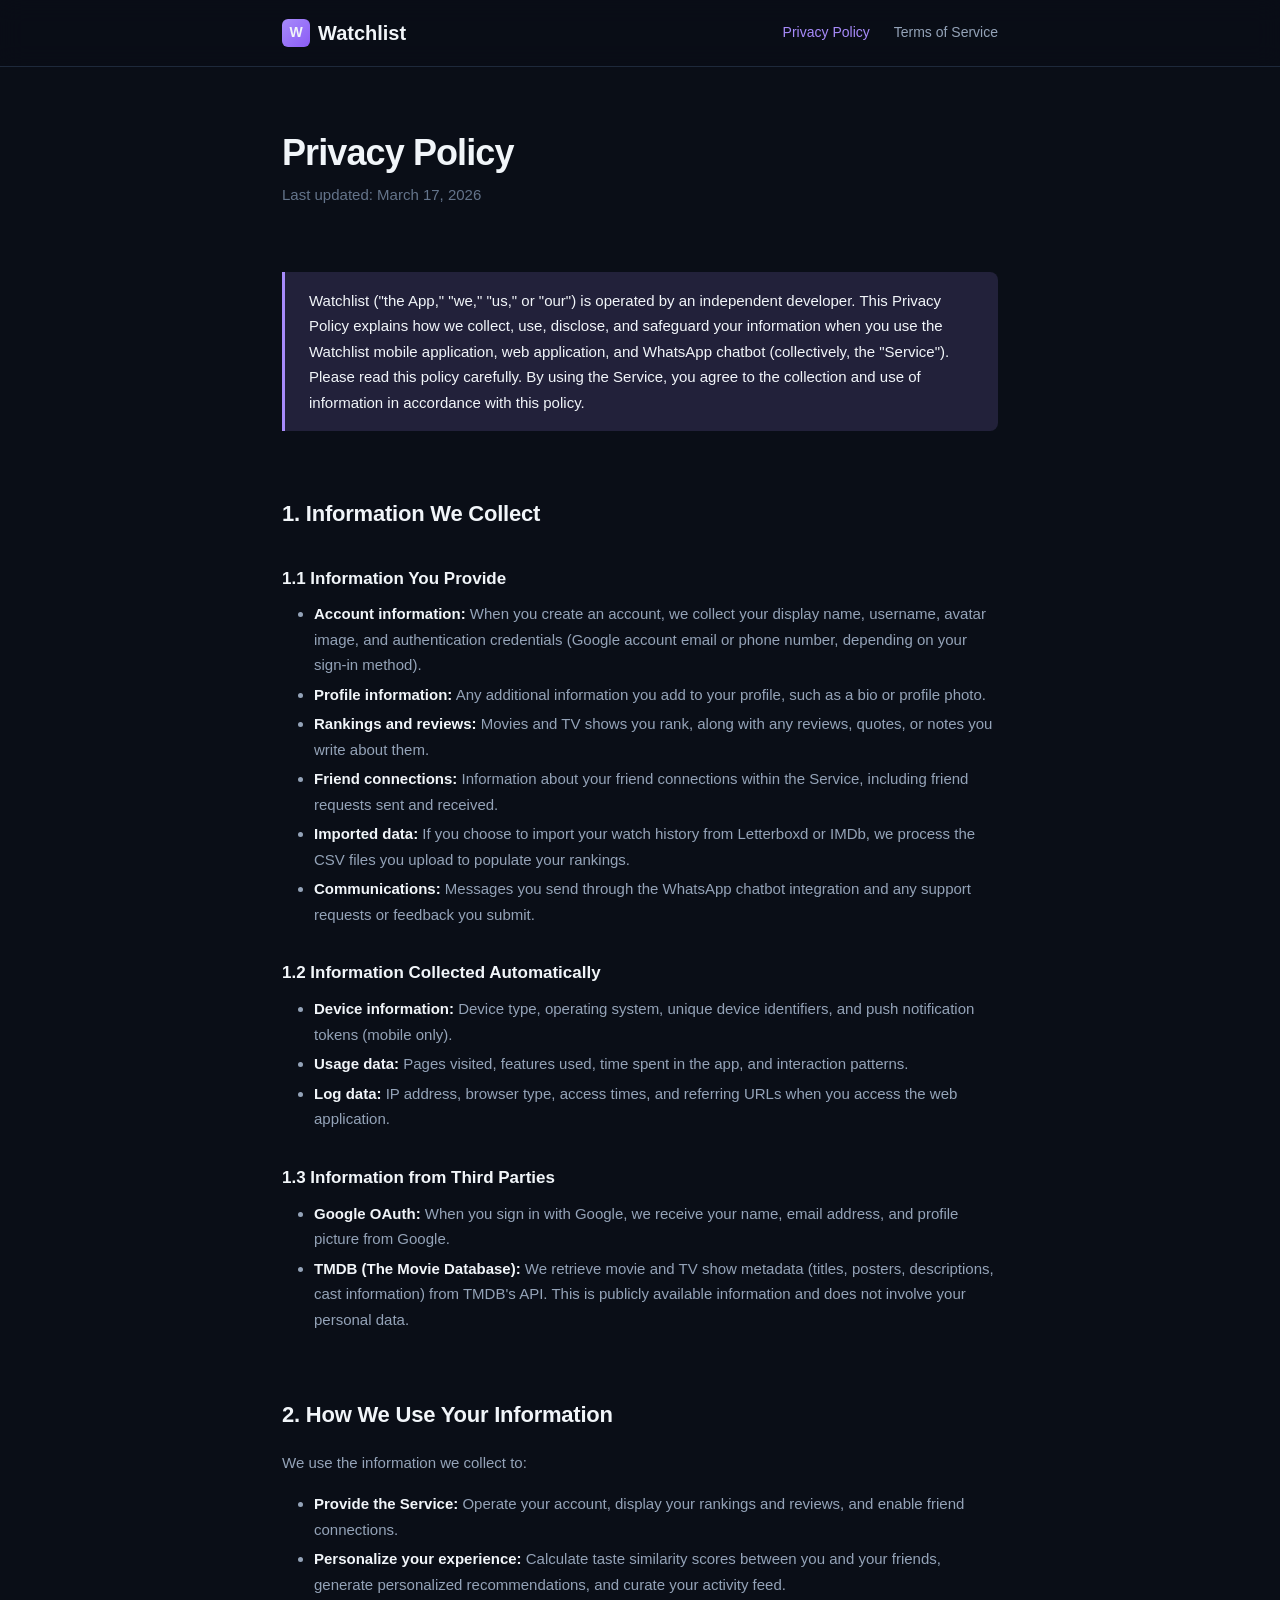
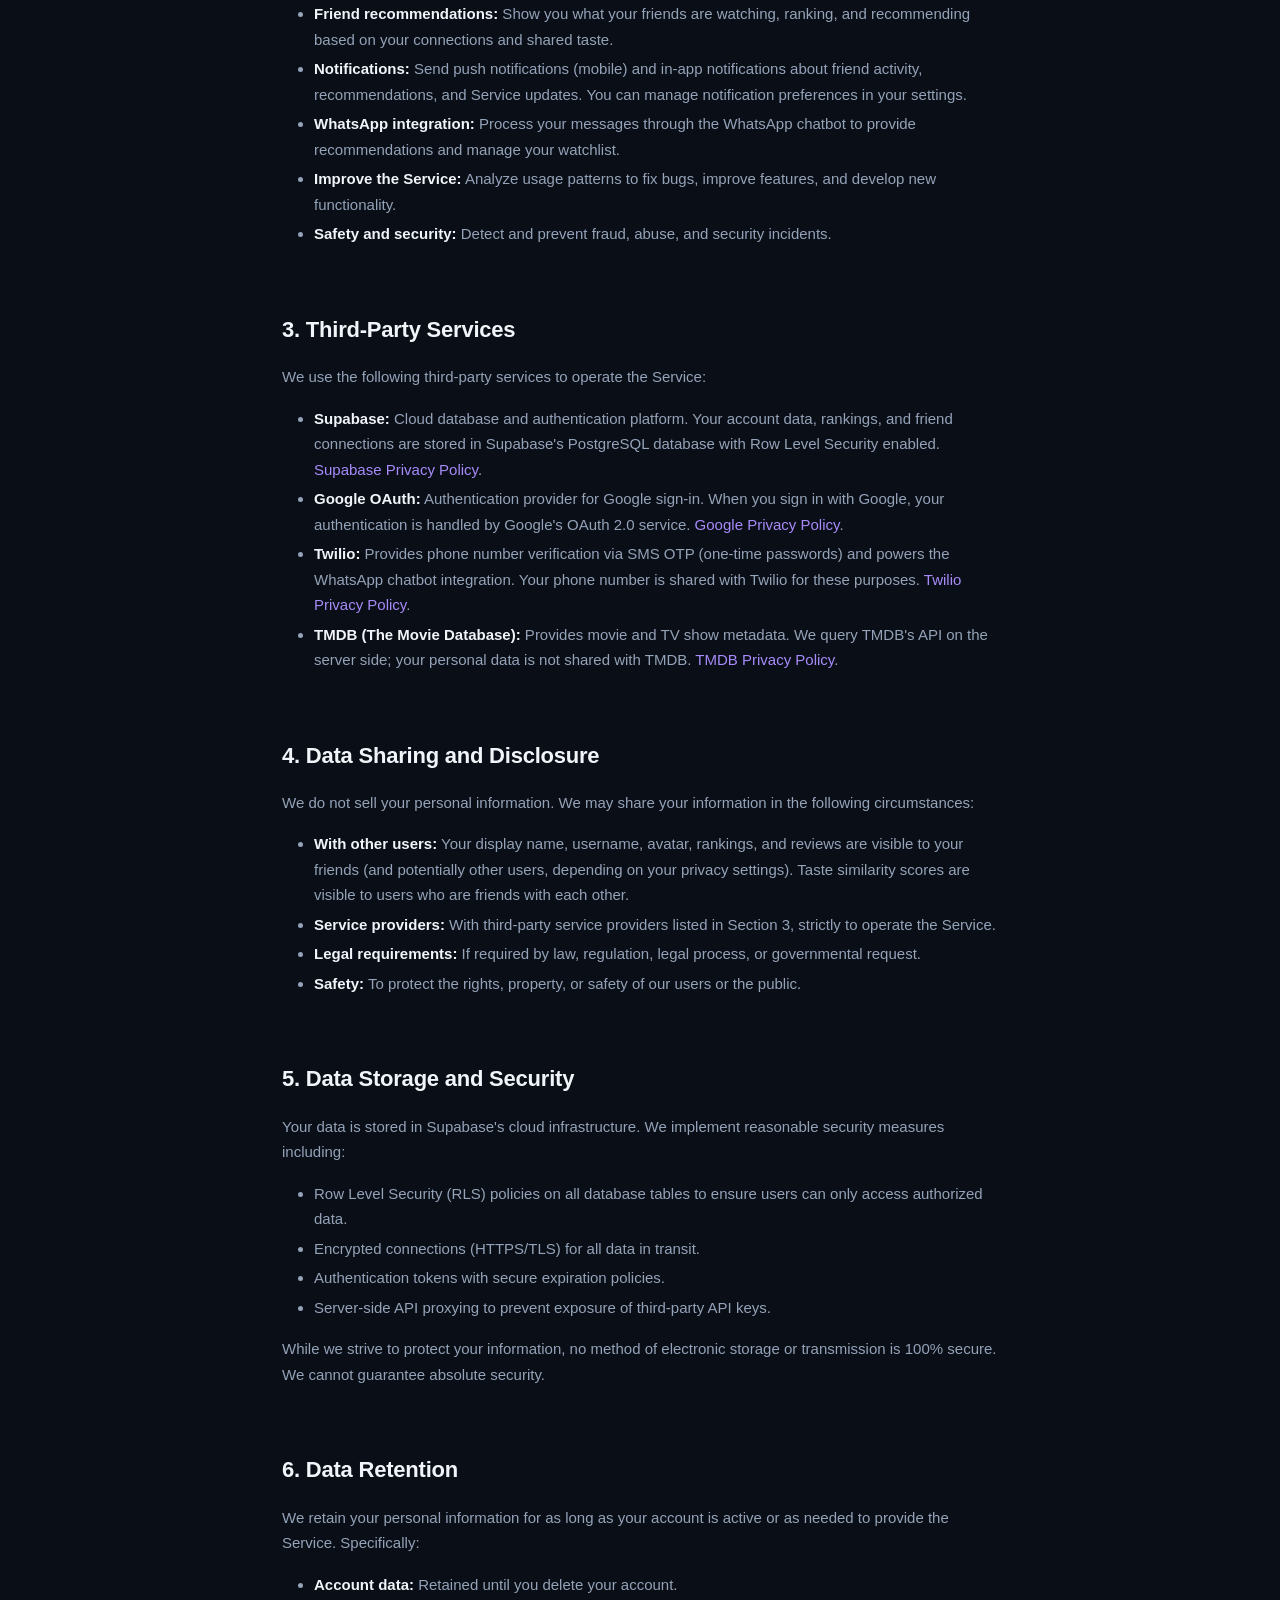
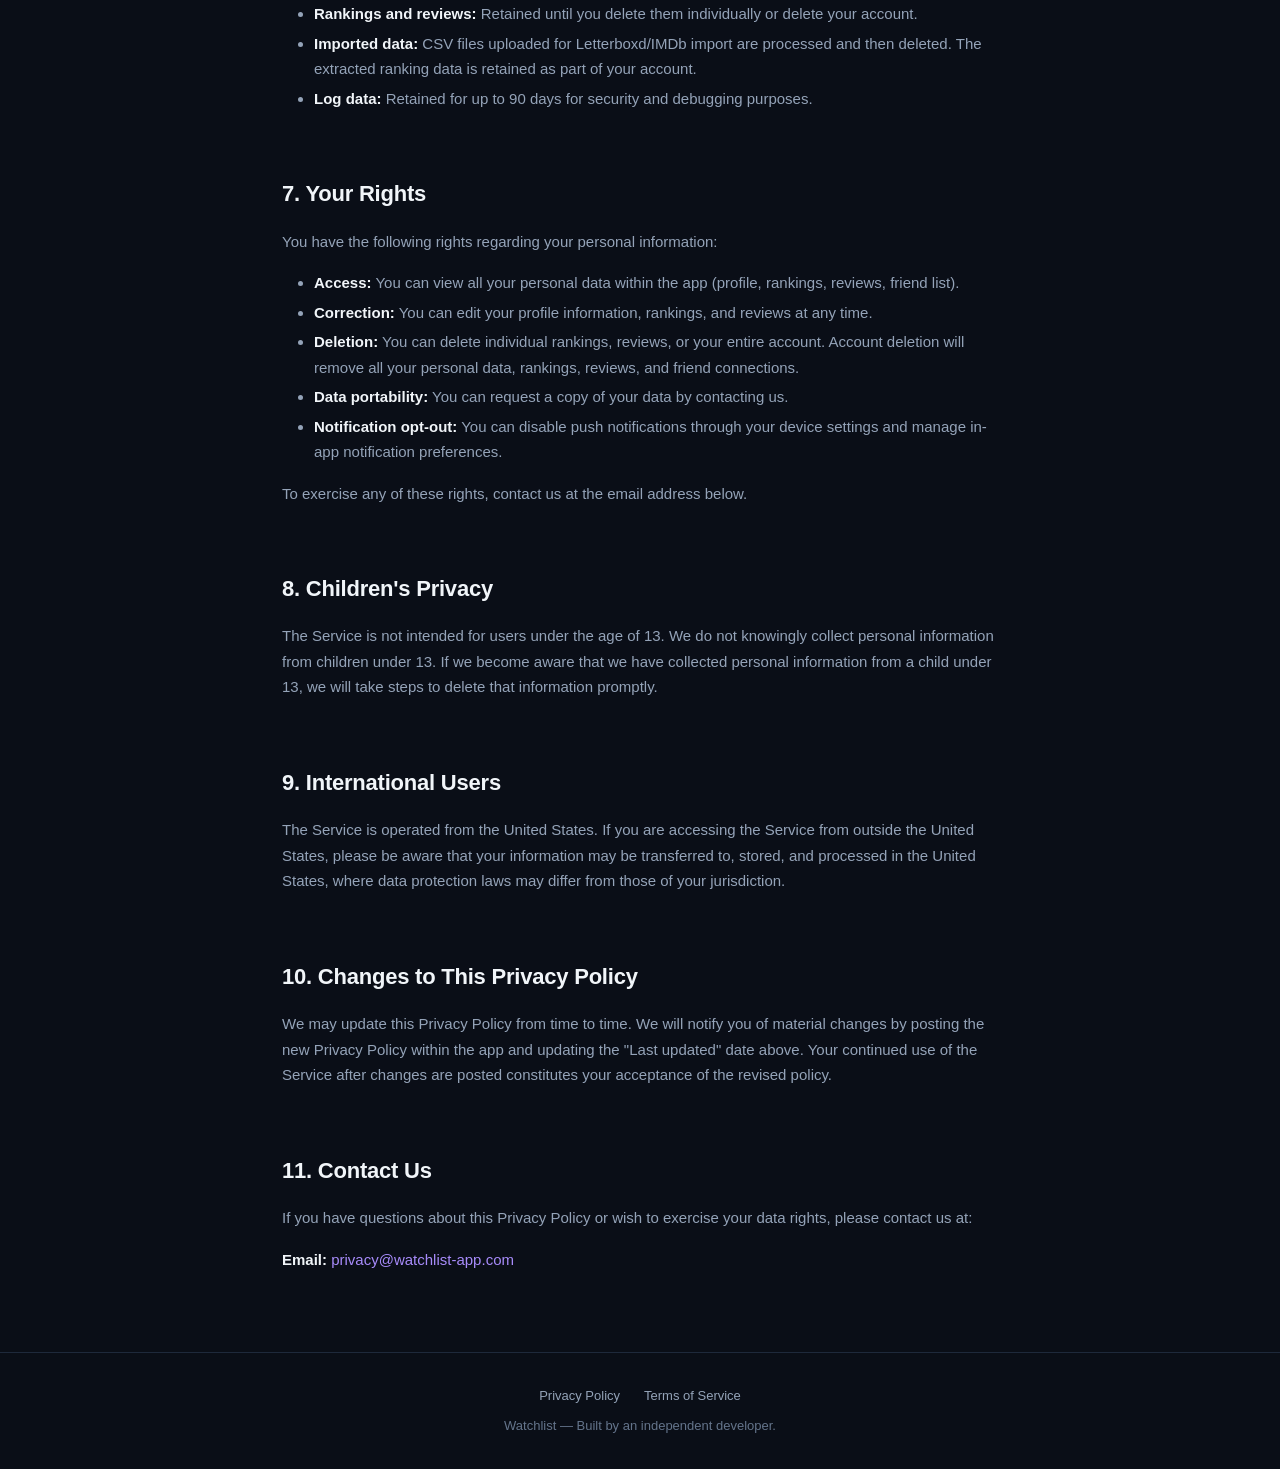
==== privacy-policy.html @ 283d9ddd "Initial commit: Privacy Policy and Terms of Service for Watchlist" ====
<!DOCTYPE html>
<html lang="en">
<head>
  <meta charset="UTF-8">
  <meta name="viewport" content="width=device-width, initial-scale=1.0">
  <title>Privacy Policy — Watchlist</title>
  <meta name="description" content="Privacy Policy for Watchlist. Learn how we collect, use, and protect your personal information.">
  <link rel="stylesheet" href="style.css">
  <link rel="icon" href="data:image/svg+xml,<svg xmlns='http://www.w3.org/2000/svg' viewBox='0 0 100 100'><text y='.9em' font-size='90'>🎬</text></svg>">
</head>
<body>
  <header class="site-header" role="banner">
    <div class="header-inner">
      <a href="/" class="logo" aria-label="Watchlist home">
        <span class="logo-icon" aria-hidden="true">W</span>
        Watchlist
      </a>
      <nav class="header-nav" aria-label="Legal pages">
        <a href="privacy-policy.html" class="active" aria-current="page">Privacy Policy</a>
        <a href="terms-of-service.html">Terms of Service</a>
      </nav>
    </div>
  </header>

  <main class="content">
    <h1 class="page-title">Privacy Policy</h1>
    <p class="page-subtitle">Last updated: March 17, 2026</p>

    <article class="legal-content">

      <div class="highlight-box">
        <p>Watchlist ("the App," "we," "us," or "our") is operated by an independent developer. This Privacy Policy explains how we collect, use, disclose, and safeguard your information when you use the Watchlist mobile application, web application, and WhatsApp chatbot (collectively, the "Service"). Please read this policy carefully. By using the Service, you agree to the collection and use of information in accordance with this policy.</p>
      </div>

      <h2 id="information-we-collect">1. Information We Collect</h2>

      <h3>1.1 Information You Provide</h3>
      <ul>
        <li><strong>Account information:</strong> When you create an account, we collect your display name, username, avatar image, and authentication credentials (Google account email or phone number, depending on your sign-in method).</li>
        <li><strong>Profile information:</strong> Any additional information you add to your profile, such as a bio or profile photo.</li>
        <li><strong>Rankings and reviews:</strong> Movies and TV shows you rank, along with any reviews, quotes, or notes you write about them.</li>
        <li><strong>Friend connections:</strong> Information about your friend connections within the Service, including friend requests sent and received.</li>
        <li><strong>Imported data:</strong> If you choose to import your watch history from Letterboxd or IMDb, we process the CSV files you upload to populate your rankings.</li>
        <li><strong>Communications:</strong> Messages you send through the WhatsApp chatbot integration and any support requests or feedback you submit.</li>
      </ul>

      <h3>1.2 Information Collected Automatically</h3>
      <ul>
        <li><strong>Device information:</strong> Device type, operating system, unique device identifiers, and push notification tokens (mobile only).</li>
        <li><strong>Usage data:</strong> Pages visited, features used, time spent in the app, and interaction patterns.</li>
        <li><strong>Log data:</strong> IP address, browser type, access times, and referring URLs when you access the web application.</li>
      </ul>

      <h3>1.3 Information from Third Parties</h3>
      <ul>
        <li><strong>Google OAuth:</strong> When you sign in with Google, we receive your name, email address, and profile picture from Google.</li>
        <li><strong>TMDB (The Movie Database):</strong> We retrieve movie and TV show metadata (titles, posters, descriptions, cast information) from TMDB's API. This is publicly available information and does not involve your personal data.</li>
      </ul>

      <h2 id="how-we-use">2. How We Use Your Information</h2>
      <p>We use the information we collect to:</p>
      <ul>
        <li><strong>Provide the Service:</strong> Operate your account, display your rankings and reviews, and enable friend connections.</li>
        <li><strong>Personalize your experience:</strong> Calculate taste similarity scores between you and your friends, generate personalized recommendations, and curate your activity feed.</li>
        <li><strong>Friend recommendations:</strong> Show you what your friends are watching, ranking, and recommending based on your connections and shared taste.</li>
        <li><strong>Notifications:</strong> Send push notifications (mobile) and in-app notifications about friend activity, recommendations, and Service updates. You can manage notification preferences in your settings.</li>
        <li><strong>WhatsApp integration:</strong> Process your messages through the WhatsApp chatbot to provide recommendations and manage your watchlist.</li>
        <li><strong>Improve the Service:</strong> Analyze usage patterns to fix bugs, improve features, and develop new functionality.</li>
        <li><strong>Safety and security:</strong> Detect and prevent fraud, abuse, and security incidents.</li>
      </ul>

      <h2 id="third-party-services">3. Third-Party Services</h2>
      <p>We use the following third-party services to operate the Service:</p>
      <ul>
        <li><strong>Supabase:</strong> Cloud database and authentication platform. Your account data, rankings, and friend connections are stored in Supabase's PostgreSQL database with Row Level Security enabled. <a href="https://supabase.com/privacy" rel="noopener noreferrer" target="_blank">Supabase Privacy Policy</a>.</li>
        <li><strong>Google OAuth:</strong> Authentication provider for Google sign-in. When you sign in with Google, your authentication is handled by Google's OAuth 2.0 service. <a href="https://policies.google.com/privacy" rel="noopener noreferrer" target="_blank">Google Privacy Policy</a>.</li>
        <li><strong>Twilio:</strong> Provides phone number verification via SMS OTP (one-time passwords) and powers the WhatsApp chatbot integration. Your phone number is shared with Twilio for these purposes. <a href="https://www.twilio.com/legal/privacy" rel="noopener noreferrer" target="_blank">Twilio Privacy Policy</a>.</li>
        <li><strong>TMDB (The Movie Database):</strong> Provides movie and TV show metadata. We query TMDB's API on the server side; your personal data is not shared with TMDB. <a href="https://www.themoviedb.org/privacy-policy" rel="noopener noreferrer" target="_blank">TMDB Privacy Policy</a>.</li>
      </ul>

      <h2 id="data-sharing">4. Data Sharing and Disclosure</h2>
      <p>We do not sell your personal information. We may share your information in the following circumstances:</p>
      <ul>
        <li><strong>With other users:</strong> Your display name, username, avatar, rankings, and reviews are visible to your friends (and potentially other users, depending on your privacy settings). Taste similarity scores are visible to users who are friends with each other.</li>
        <li><strong>Service providers:</strong> With third-party service providers listed in Section 3, strictly to operate the Service.</li>
        <li><strong>Legal requirements:</strong> If required by law, regulation, legal process, or governmental request.</li>
        <li><strong>Safety:</strong> To protect the rights, property, or safety of our users or the public.</li>
      </ul>

      <h2 id="data-storage">5. Data Storage and Security</h2>
      <p>Your data is stored in Supabase's cloud infrastructure. We implement reasonable security measures including:</p>
      <ul>
        <li>Row Level Security (RLS) policies on all database tables to ensure users can only access authorized data.</li>
        <li>Encrypted connections (HTTPS/TLS) for all data in transit.</li>
        <li>Authentication tokens with secure expiration policies.</li>
        <li>Server-side API proxying to prevent exposure of third-party API keys.</li>
      </ul>
      <p>While we strive to protect your information, no method of electronic storage or transmission is 100% secure. We cannot guarantee absolute security.</p>

      <h2 id="data-retention">6. Data Retention</h2>
      <p>We retain your personal information for as long as your account is active or as needed to provide the Service. Specifically:</p>
      <ul>
        <li><strong>Account data:</strong> Retained until you delete your account.</li>
        <li><strong>Rankings and reviews:</strong> Retained until you delete them individually or delete your account.</li>
        <li><strong>Imported data:</strong> CSV files uploaded for Letterboxd/IMDb import are processed and then deleted. The extracted ranking data is retained as part of your account.</li>
        <li><strong>Log data:</strong> Retained for up to 90 days for security and debugging purposes.</li>
      </ul>

      <h2 id="your-rights">7. Your Rights</h2>
      <p>You have the following rights regarding your personal information:</p>
      <ul>
        <li><strong>Access:</strong> You can view all your personal data within the app (profile, rankings, reviews, friend list).</li>
        <li><strong>Correction:</strong> You can edit your profile information, rankings, and reviews at any time.</li>
        <li><strong>Deletion:</strong> You can delete individual rankings, reviews, or your entire account. Account deletion will remove all your personal data, rankings, reviews, and friend connections.</li>
        <li><strong>Data portability:</strong> You can request a copy of your data by contacting us.</li>
        <li><strong>Notification opt-out:</strong> You can disable push notifications through your device settings and manage in-app notification preferences.</li>
      </ul>
      <p>To exercise any of these rights, contact us at the email address below.</p>

      <h2 id="childrens-privacy">8. Children's Privacy</h2>
      <p>The Service is not intended for users under the age of 13. We do not knowingly collect personal information from children under 13. If we become aware that we have collected personal information from a child under 13, we will take steps to delete that information promptly.</p>

      <h2 id="international-users">9. International Users</h2>
      <p>The Service is operated from the United States. If you are accessing the Service from outside the United States, please be aware that your information may be transferred to, stored, and processed in the United States, where data protection laws may differ from those of your jurisdiction.</p>

      <h2 id="changes">10. Changes to This Privacy Policy</h2>
      <p>We may update this Privacy Policy from time to time. We will notify you of material changes by posting the new Privacy Policy within the app and updating the "Last updated" date above. Your continued use of the Service after changes are posted constitutes your acceptance of the revised policy.</p>

      <h2 id="contact">11. Contact Us</h2>
      <p>If you have questions about this Privacy Policy or wish to exercise your data rights, please contact us at:</p>
      <p><strong>Email:</strong> <a href="mailto:privacy@watchlist-app.com">privacy@watchlist-app.com</a></p>

    </article>
  </main>

  <footer class="site-footer" role="contentinfo">
    <div class="footer-inner">
      <nav class="footer-links" aria-label="Footer navigation">
        <a href="privacy-policy.html" aria-current="page">Privacy Policy</a>
        <a href="terms-of-service.html">Terms of Service</a>
      </nav>
      <p>Watchlist &mdash; Built by an independent developer.</p>
    </div>
  </footer>
</body>
</html>
---- style.css ----
/* Watchlist Legal — Midnight Cinema Theme */

*,
*::before,
*::after {
  box-sizing: border-box;
  margin: 0;
  padding: 0;
}

:root {
  --bg-primary: #0A0E17;
  --bg-secondary: #111827;
  --bg-card: #1F2937;
  --accent: #A78BFA;
  --accent-dim: rgba(167, 139, 250, 0.15);
  --text-primary: #F1F5F9;
  --text-secondary: #94A3B8;
  --text-muted: #64748B;
  --border: #1E293B;
  --font-sans: -apple-system, BlinkMacSystemFont, 'Segoe UI', Roboto, 'Helvetica Neue', Arial, sans-serif;
  --font-mono: 'SF Mono', 'Fira Code', 'Fira Mono', Menlo, Consolas, monospace;
  --max-width: 780px;
  --spacing-xs: 0.25rem;
  --spacing-sm: 0.5rem;
  --spacing-md: 1rem;
  --spacing-lg: 1.5rem;
  --spacing-xl: 2rem;
  --spacing-2xl: 3rem;
  --spacing-3xl: 4rem;
}

html {
  font-size: 16px;
  scroll-behavior: smooth;
  -webkit-font-smoothing: antialiased;
  -moz-osx-font-smoothing: grayscale;
}

body {
  font-family: var(--font-sans);
  background-color: var(--bg-primary);
  color: var(--text-primary);
  line-height: 1.7;
  min-height: 100vh;
  display: flex;
  flex-direction: column;
}

a {
  color: var(--accent);
  text-decoration: none;
  transition: opacity 0.2s ease;
}

a:hover {
  opacity: 0.8;
  text-decoration: underline;
}

a:focus-visible {
  outline: 2px solid var(--accent);
  outline-offset: 2px;
  border-radius: 2px;
}

/* ── Header ────────────────────────────────────────────── */

.site-header {
  border-bottom: 1px solid var(--border);
  background-color: rgba(10, 14, 23, 0.85);
  backdrop-filter: blur(12px);
  -webkit-backdrop-filter: blur(12px);
  position: sticky;
  top: 0;
  z-index: 100;
}

.header-inner {
  max-width: var(--max-width);
  margin: 0 auto;
  padding: var(--spacing-md) var(--spacing-xl);
  display: flex;
  align-items: center;
  justify-content: space-between;
}

.logo {
  display: flex;
  align-items: center;
  gap: var(--spacing-sm);
  font-size: 1.25rem;
  font-weight: 700;
  color: var(--text-primary);
  text-decoration: none;
}

.logo:hover {
  text-decoration: none;
  opacity: 1;
}

.logo-icon {
  width: 28px;
  height: 28px;
  background: linear-gradient(135deg, var(--accent), #8B5CF6);
  border-radius: 6px;
  display: flex;
  align-items: center;
  justify-content: center;
  font-size: 14px;
}

.header-nav {
  display: flex;
  gap: var(--spacing-lg);
}

.header-nav a {
  color: var(--text-secondary);
  font-size: 0.875rem;
  font-weight: 500;
  transition: color 0.2s ease;
}

.header-nav a:hover {
  color: var(--text-primary);
  text-decoration: none;
}

.header-nav a.active {
  color: var(--accent);
}

/* ── Main Content ──────────────────────────────────────── */

.content {
  flex: 1;
  max-width: var(--max-width);
  margin: 0 auto;
  padding: var(--spacing-3xl) var(--spacing-xl);
  width: 100%;
}

.page-title {
  font-size: 2.25rem;
  font-weight: 800;
  letter-spacing: -0.025em;
  line-height: 1.2;
  margin-bottom: var(--spacing-sm);
}

.page-subtitle {
  color: var(--text-muted);
  font-size: 0.9375rem;
  margin-bottom: var(--spacing-3xl);
}

/* ── Legal Content ─────────────────────────────────────── */

.legal-content h2 {
  font-size: 1.375rem;
  font-weight: 700;
  margin-top: var(--spacing-3xl);
  margin-bottom: var(--spacing-md);
  color: var(--text-primary);
  letter-spacing: -0.01em;
}

.legal-content h2:first-child {
  margin-top: 0;
}

.legal-content h3 {
  font-size: 1.0625rem;
  font-weight: 600;
  margin-top: var(--spacing-xl);
  margin-bottom: var(--spacing-sm);
  color: var(--text-primary);
}

.legal-content p {
  color: var(--text-secondary);
  margin-bottom: var(--spacing-md);
  font-size: 0.9375rem;
}

.legal-content ul,
.legal-content ol {
  color: var(--text-secondary);
  margin-bottom: var(--spacing-md);
  padding-left: var(--spacing-xl);
  font-size: 0.9375rem;
}

.legal-content li {
  margin-bottom: var(--spacing-xs);
}

.legal-content strong {
  color: var(--text-primary);
  font-weight: 600;
}

.legal-content .highlight-box {
  background-color: var(--accent-dim);
  border-left: 3px solid var(--accent);
  padding: var(--spacing-md) var(--spacing-lg);
  border-radius: 0 8px 8px 0;
  margin: var(--spacing-xl) 0;
}

.legal-content .highlight-box p {
  color: var(--text-primary);
  margin-bottom: 0;
}

/* ── Index Page ────────────────────────────────────────── */

.index-hero {
  text-align: center;
  padding: var(--spacing-3xl) 0;
}

.index-hero .page-title {
  font-size: 2.75rem;
}

.index-hero .page-subtitle {
  font-size: 1.0625rem;
  max-width: 500px;
  margin-left: auto;
  margin-right: auto;
}

.card-grid {
  display: grid;
  grid-template-columns: repeat(auto-fit, minmax(300px, 1fr));
  gap: var(--spacing-lg);
  margin-top: var(--spacing-2xl);
}

.card {
  background-color: var(--bg-secondary);
  border: 1px solid var(--border);
  border-radius: 12px;
  padding: var(--spacing-xl);
  transition: border-color 0.2s ease, transform 0.2s ease;
  text-decoration: none;
  display: block;
}

.card:hover {
  border-color: var(--accent);
  transform: translateY(-2px);
  text-decoration: none;
  opacity: 1;
}

.card:focus-visible {
  outline: 2px solid var(--accent);
  outline-offset: 2px;
}

.card-icon {
  font-size: 1.75rem;
  margin-bottom: var(--spacing-md);
}

.card h2 {
  font-size: 1.25rem;
  font-weight: 700;
  color: var(--text-primary);
  margin-bottom: var(--spacing-sm);
}

.card p {
  color: var(--text-secondary);
  font-size: 0.875rem;
  line-height: 1.6;
}

/* ── Footer ────────────────────────────────────────────── */

.site-footer {
  border-top: 1px solid var(--border);
  padding: var(--spacing-xl);
  text-align: center;
}

.footer-inner {
  max-width: var(--max-width);
  margin: 0 auto;
  color: var(--text-muted);
  font-size: 0.8125rem;
}

.footer-inner a {
  color: var(--text-secondary);
}

.footer-links {
  display: flex;
  justify-content: center;
  gap: var(--spacing-lg);
  margin-bottom: var(--spacing-sm);
}

/* ── Responsive ────────────────────────────────────────── */

@media (max-width: 640px) {
  .content {
    padding: var(--spacing-xl) var(--spacing-md);
  }

  .header-inner {
    padding: var(--spacing-md);
  }

  .page-title {
    font-size: 1.75rem;
  }

  .index-hero .page-title {
    font-size: 2rem;
  }

  .legal-content h2 {
    font-size: 1.25rem;
  }

  .card-grid {
    grid-template-columns: 1fr;
  }
}
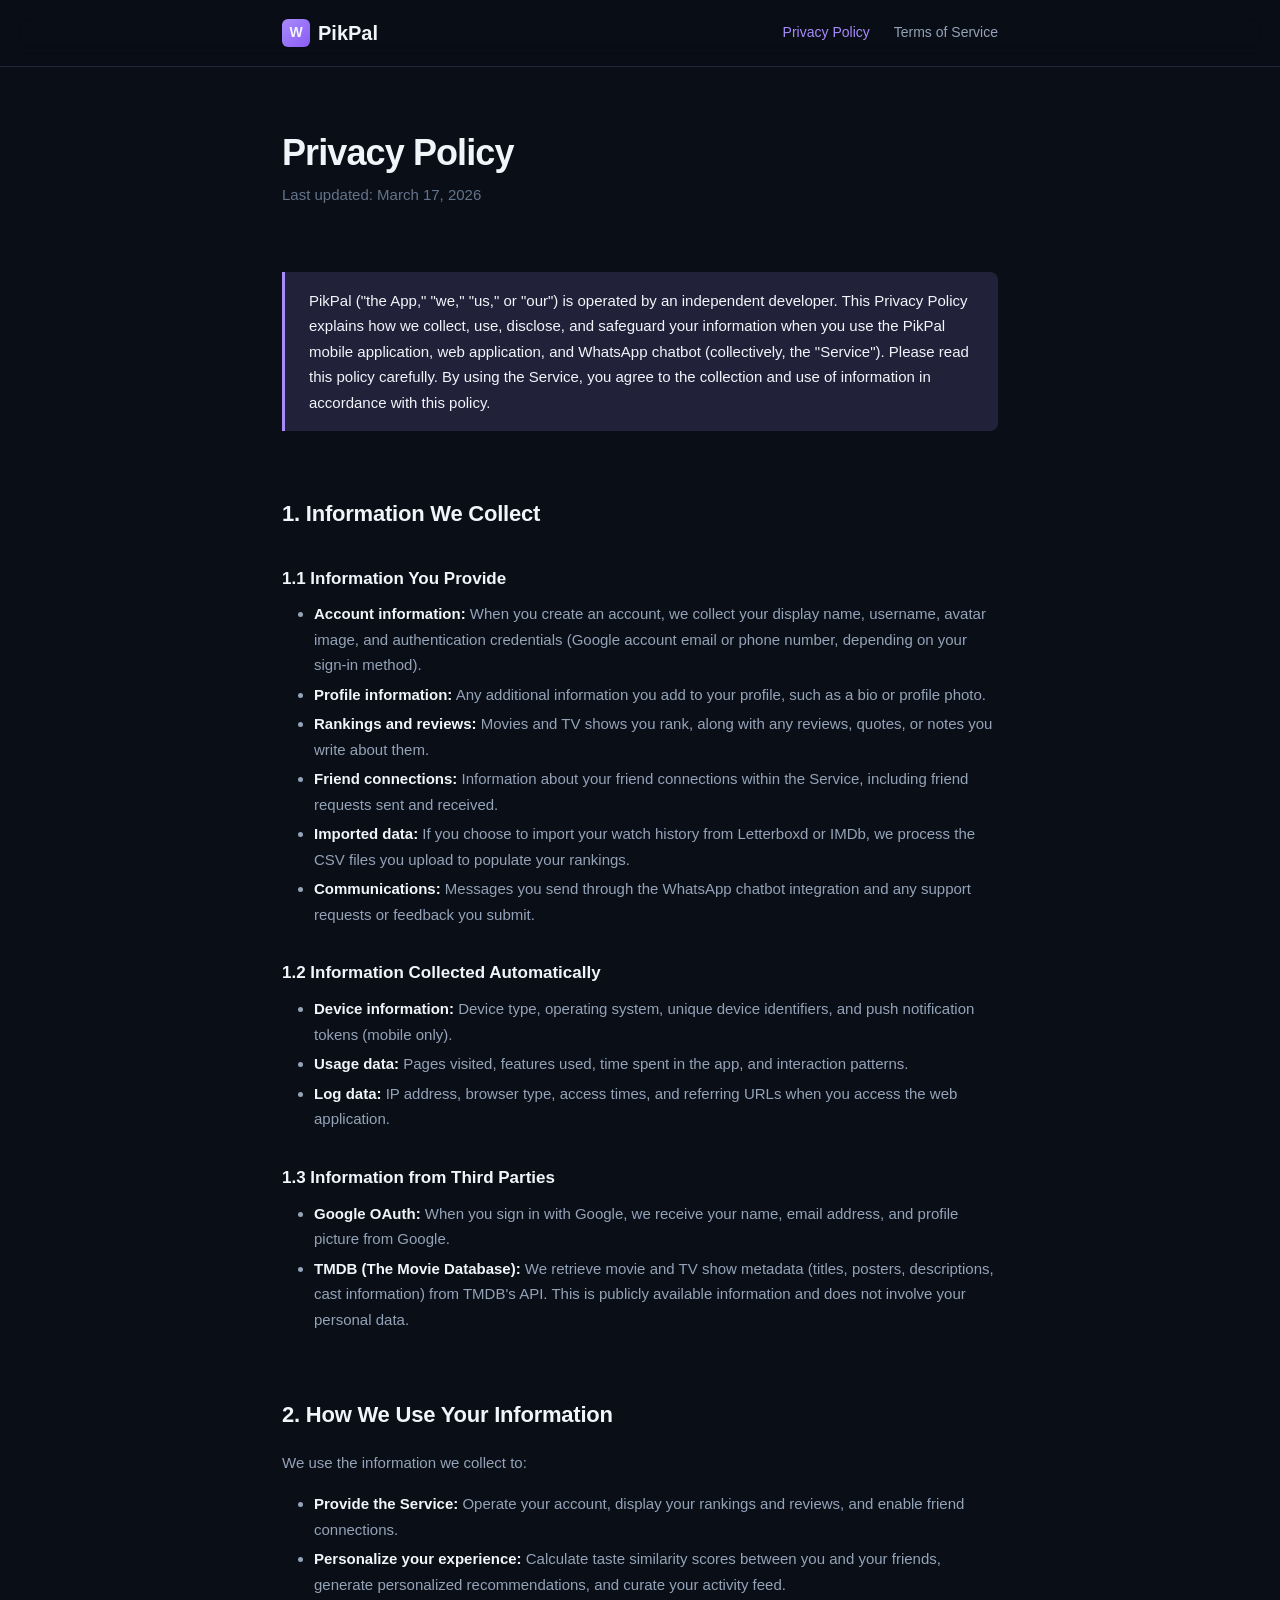
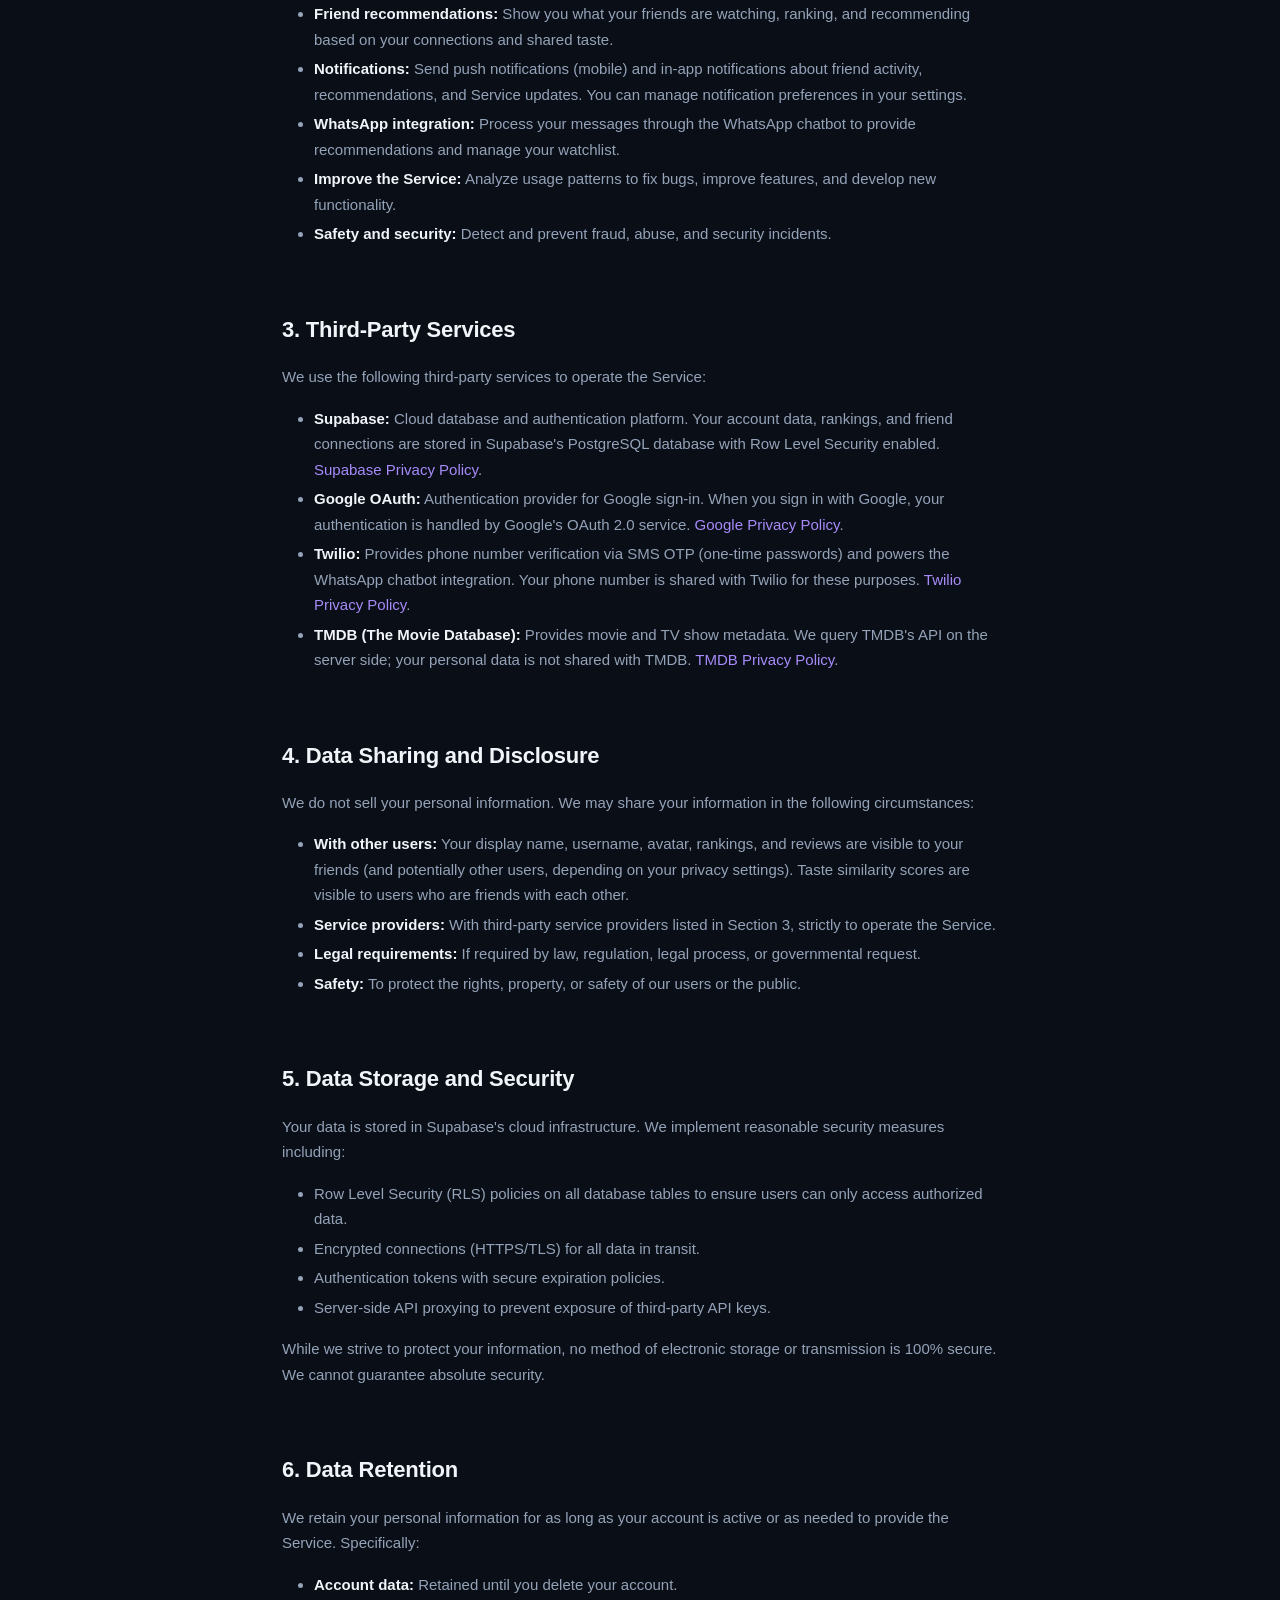
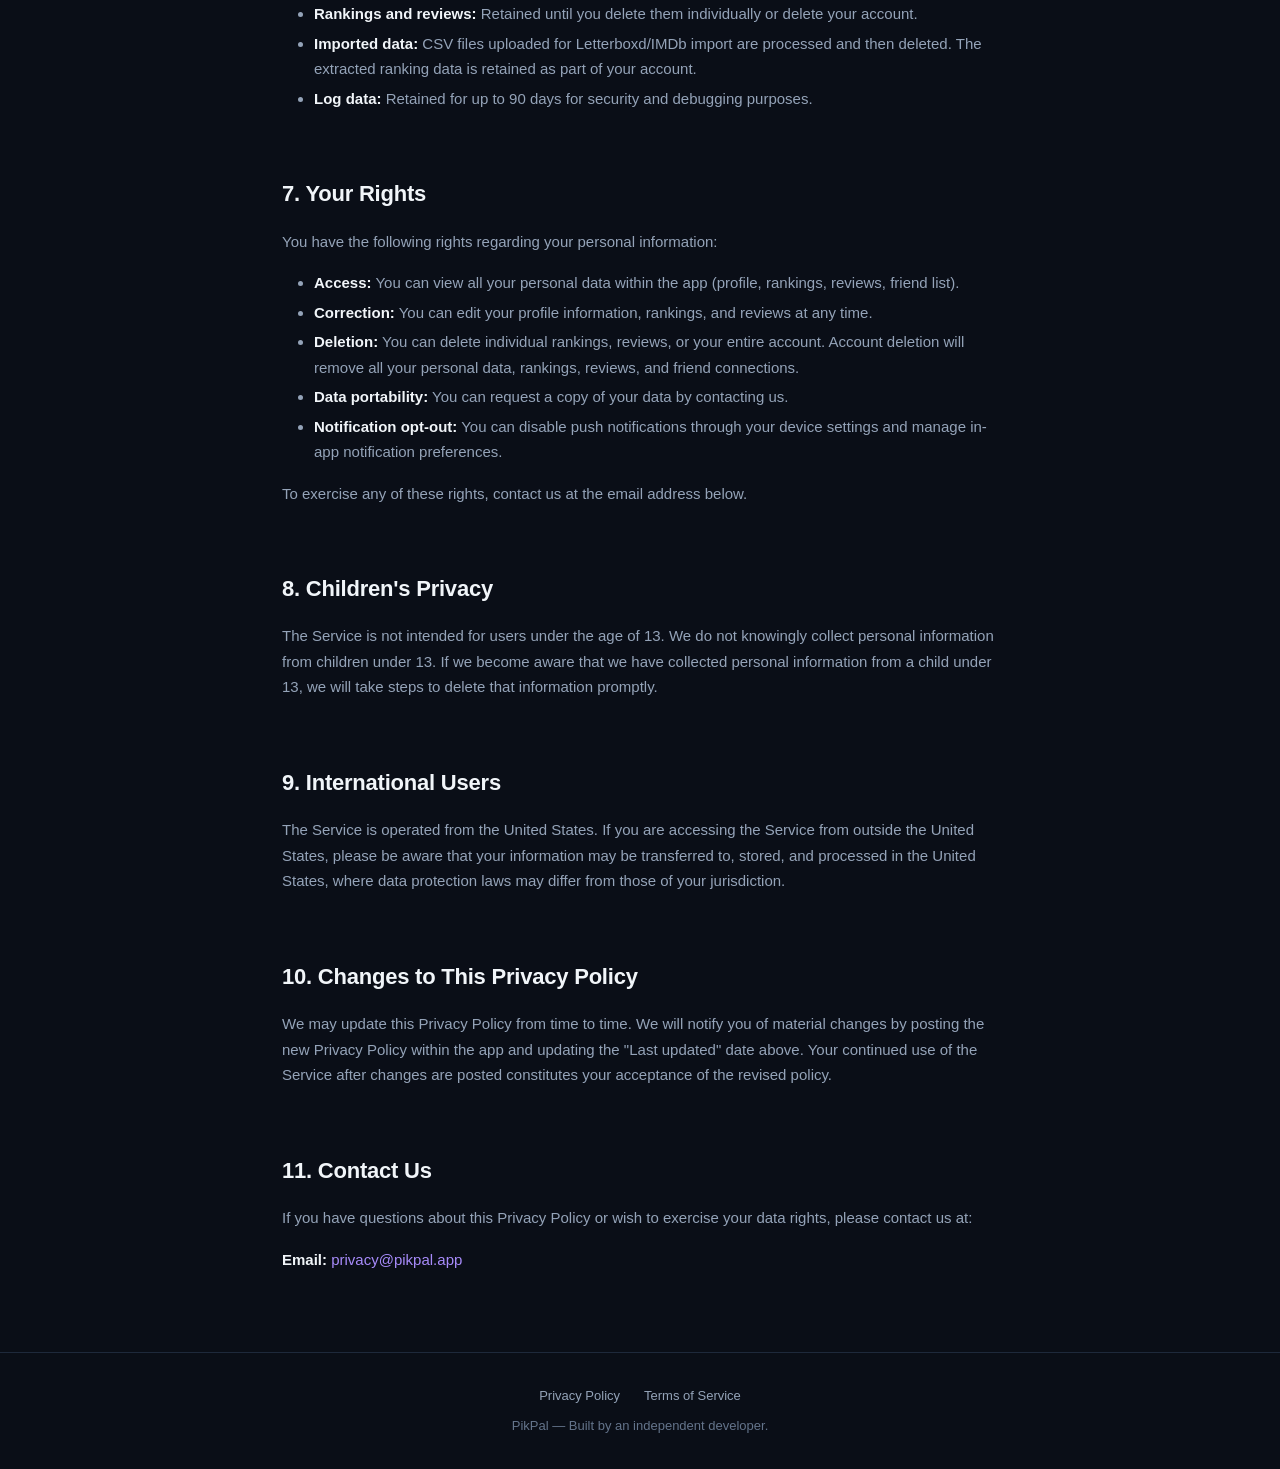
==== commit c6488bf8: "chore: rebrand Watchlist → PikPal, add SMS opt-in page - Replace all "Watchlist" app name references" ====
--- a/privacy-policy.html
+++ b/privacy-policy.html
@@ -3,17 +3,17 @@
 <head>
   <meta charset="UTF-8">
   <meta name="viewport" content="width=device-width, initial-scale=1.0">
-  <title>Privacy Policy — Watchlist</title>
-  <meta name="description" content="Privacy Policy for Watchlist. Learn how we collect, use, and protect your personal information.">
+  <title>Privacy Policy — PikPal</title>
+  <meta name="description" content="Privacy Policy for PikPal. Learn how we collect, use, and protect your personal information.">
   <link rel="stylesheet" href="style.css">
   <link rel="icon" href="data:image/svg+xml,<svg xmlns='http://www.w3.org/2000/svg' viewBox='0 0 100 100'><text y='.9em' font-size='90'>🎬</text></svg>">
 </head>
 <body>
   <header class="site-header" role="banner">
     <div class="header-inner">
-      <a href="/" class="logo" aria-label="Watchlist home">
+      <a href="/" class="logo" aria-label="PikPal home">
         <span class="logo-icon" aria-hidden="true">W</span>
-        Watchlist
+        PikPal
       </a>
       <nav class="header-nav" aria-label="Legal pages">
         <a href="privacy-policy.html" class="active" aria-current="page">Privacy Policy</a>
@@ -29,7 +29,7 @@
     <article class="legal-content">
 
       <div class="highlight-box">
-        <p>Watchlist ("the App," "we," "us," or "our") is operated by an independent developer. This Privacy Policy explains how we collect, use, disclose, and safeguard your information when you use the Watchlist mobile application, web application, and WhatsApp chatbot (collectively, the "Service"). Please read this policy carefully. By using the Service, you agree to the collection and use of information in accordance with this policy.</p>
+        <p>PikPal ("the App," "we," "us," or "our") is operated by an independent developer. This Privacy Policy explains how we collect, use, disclose, and safeguard your information when you use the PikPal mobile application, web application, and WhatsApp chatbot (collectively, the "Service"). Please read this policy carefully. By using the Service, you agree to the collection and use of information in accordance with this policy.</p>
       </div>
 
       <h2 id="information-we-collect">1. Information We Collect</h2>
@@ -128,7 +128,7 @@
 
       <h2 id="contact">11. Contact Us</h2>
       <p>If you have questions about this Privacy Policy or wish to exercise your data rights, please contact us at:</p>
-      <p><strong>Email:</strong> <a href="mailto:privacy@watchlist-app.com">privacy@watchlist-app.com</a></p>
+      <p><strong>Email:</strong> <a href="mailto:privacy@pikpal.app">privacy@pikpal.app</a></p>
 
     </article>
   </main>
@@ -139,7 +139,7 @@
         <a href="privacy-policy.html" aria-current="page">Privacy Policy</a>
         <a href="terms-of-service.html">Terms of Service</a>
       </nav>
-      <p>Watchlist &mdash; Built by an independent developer.</p>
+      <p>PikPal &mdash; Built by an independent developer.</p>
     </div>
   </footer>
 </body>
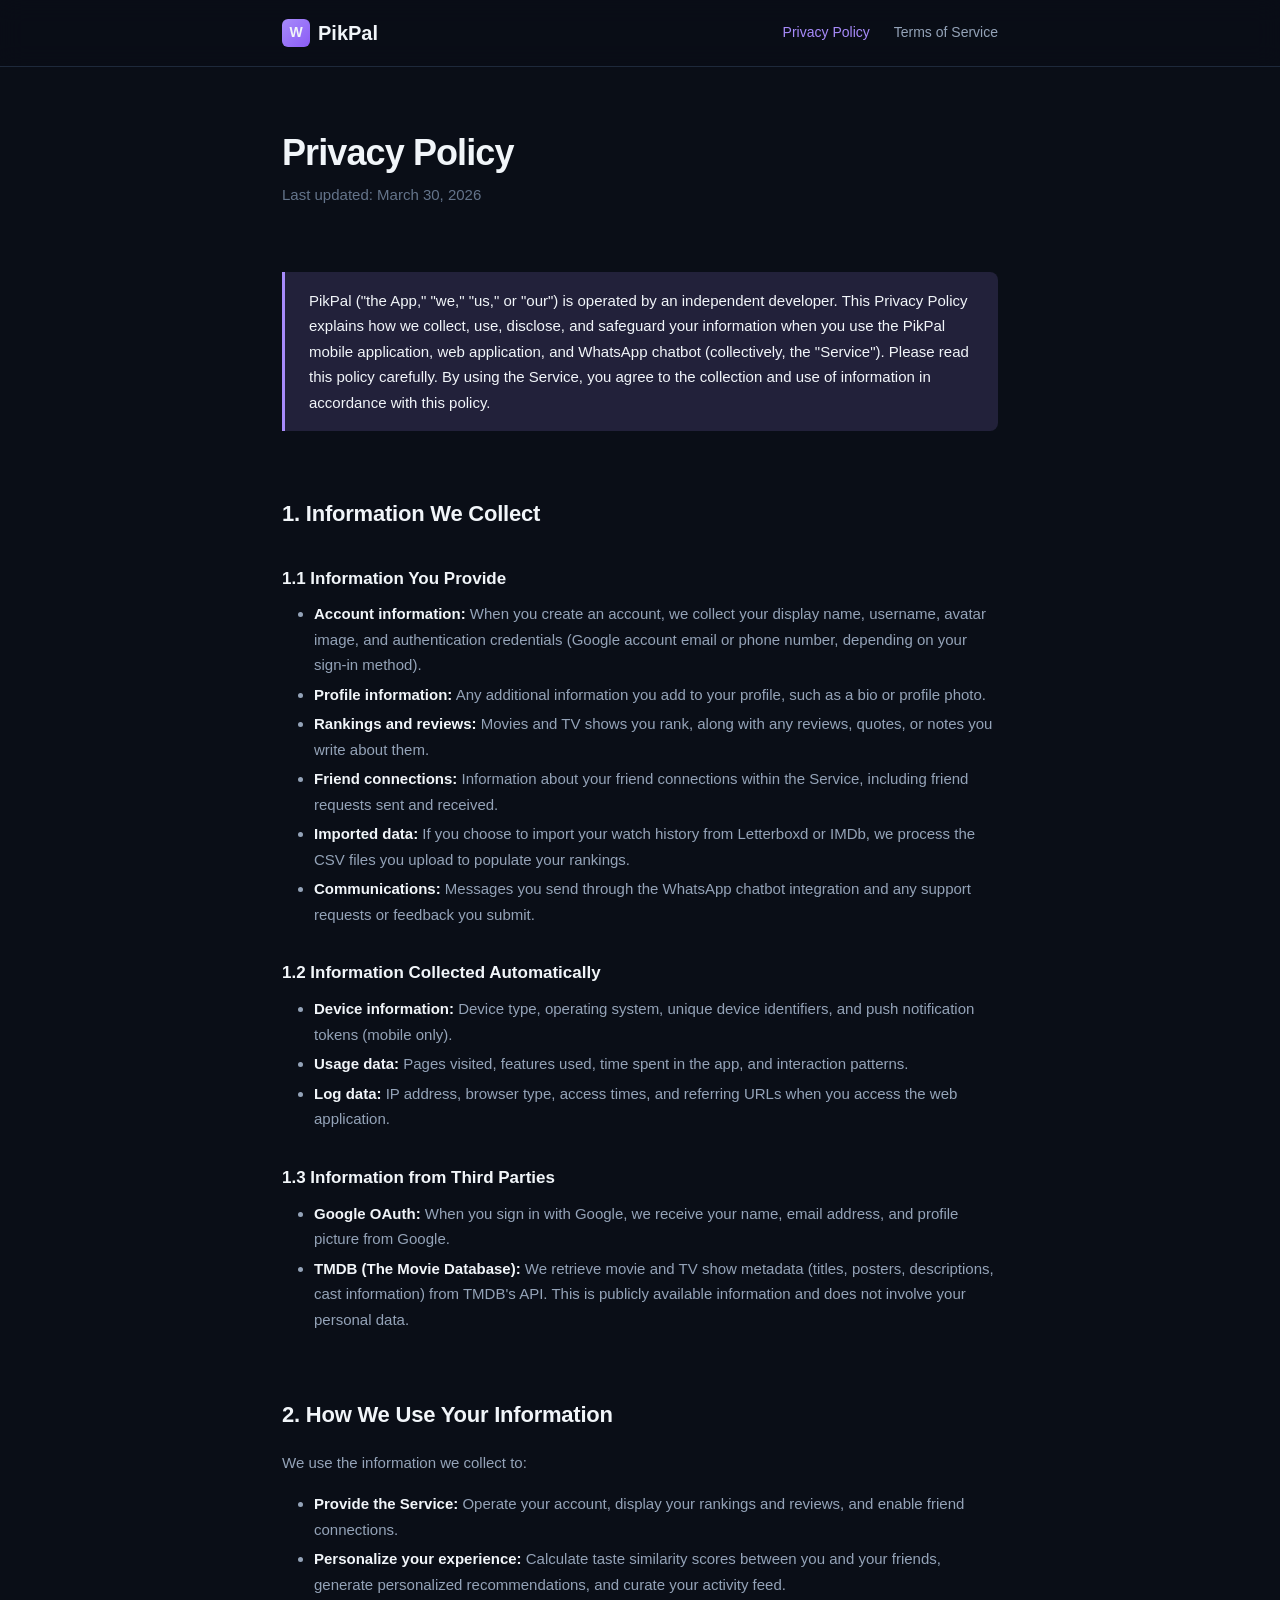
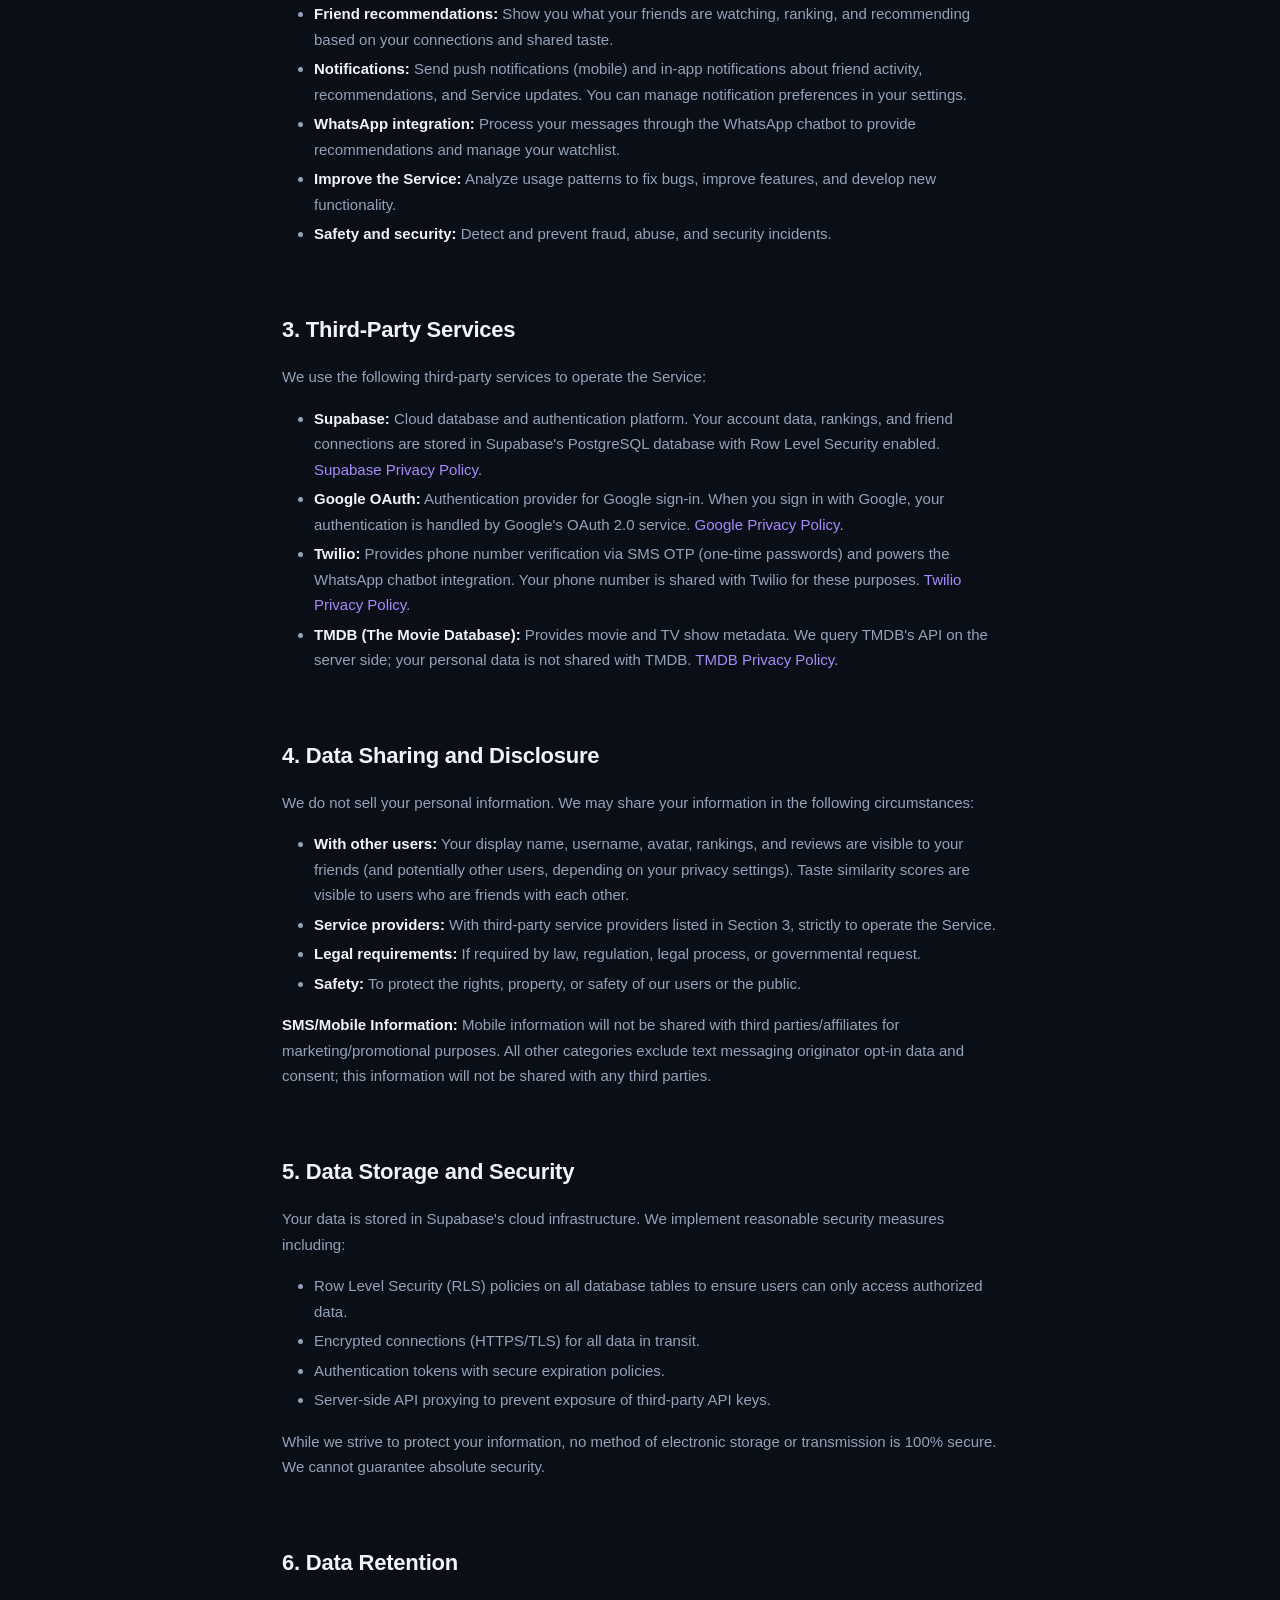
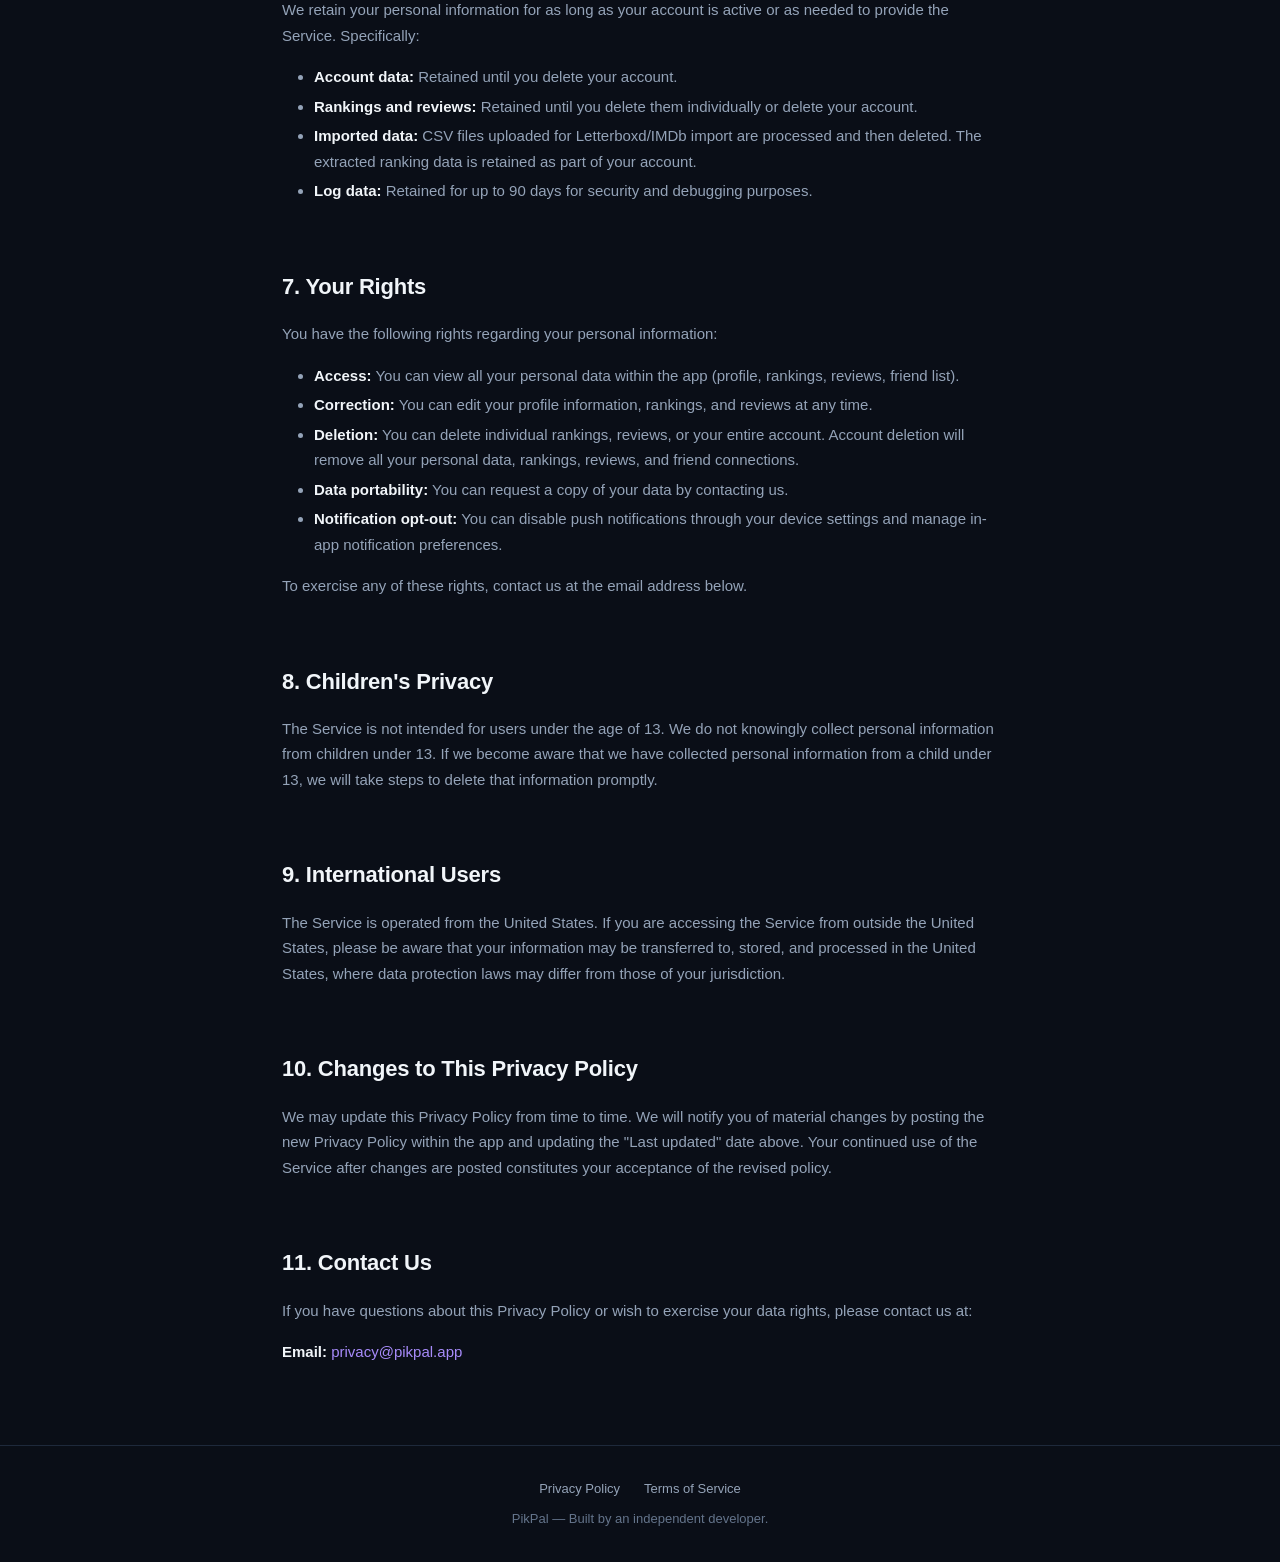
==== commit e88e7b4c: "docs: update privacy policy and opt-in for A2P 10DLC compliance - Add required SMS data sharing disc" ====
--- a/privacy-policy.html
+++ b/privacy-policy.html
@@ -24,7 +24,7 @@
 
   <main class="content">
     <h1 class="page-title">Privacy Policy</h1>
-    <p class="page-subtitle">Last updated: March 17, 2026</p>
+    <p class="page-subtitle">Last updated: March 30, 2026</p>
 
     <article class="legal-content">
 
@@ -86,6 +86,7 @@
         <li><strong>Legal requirements:</strong> If required by law, regulation, legal process, or governmental request.</li>
         <li><strong>Safety:</strong> To protect the rights, property, or safety of our users or the public.</li>
       </ul>
+      <p><strong>SMS/Mobile Information:</strong> Mobile information will not be shared with third parties/affiliates for marketing/promotional purposes. All other categories exclude text messaging originator opt-in data and consent; this information will not be shared with any third parties.</p>
 
       <h2 id="data-storage">5. Data Storage and Security</h2>
       <p>Your data is stored in Supabase's cloud infrastructure. We implement reasonable security measures including:</p>
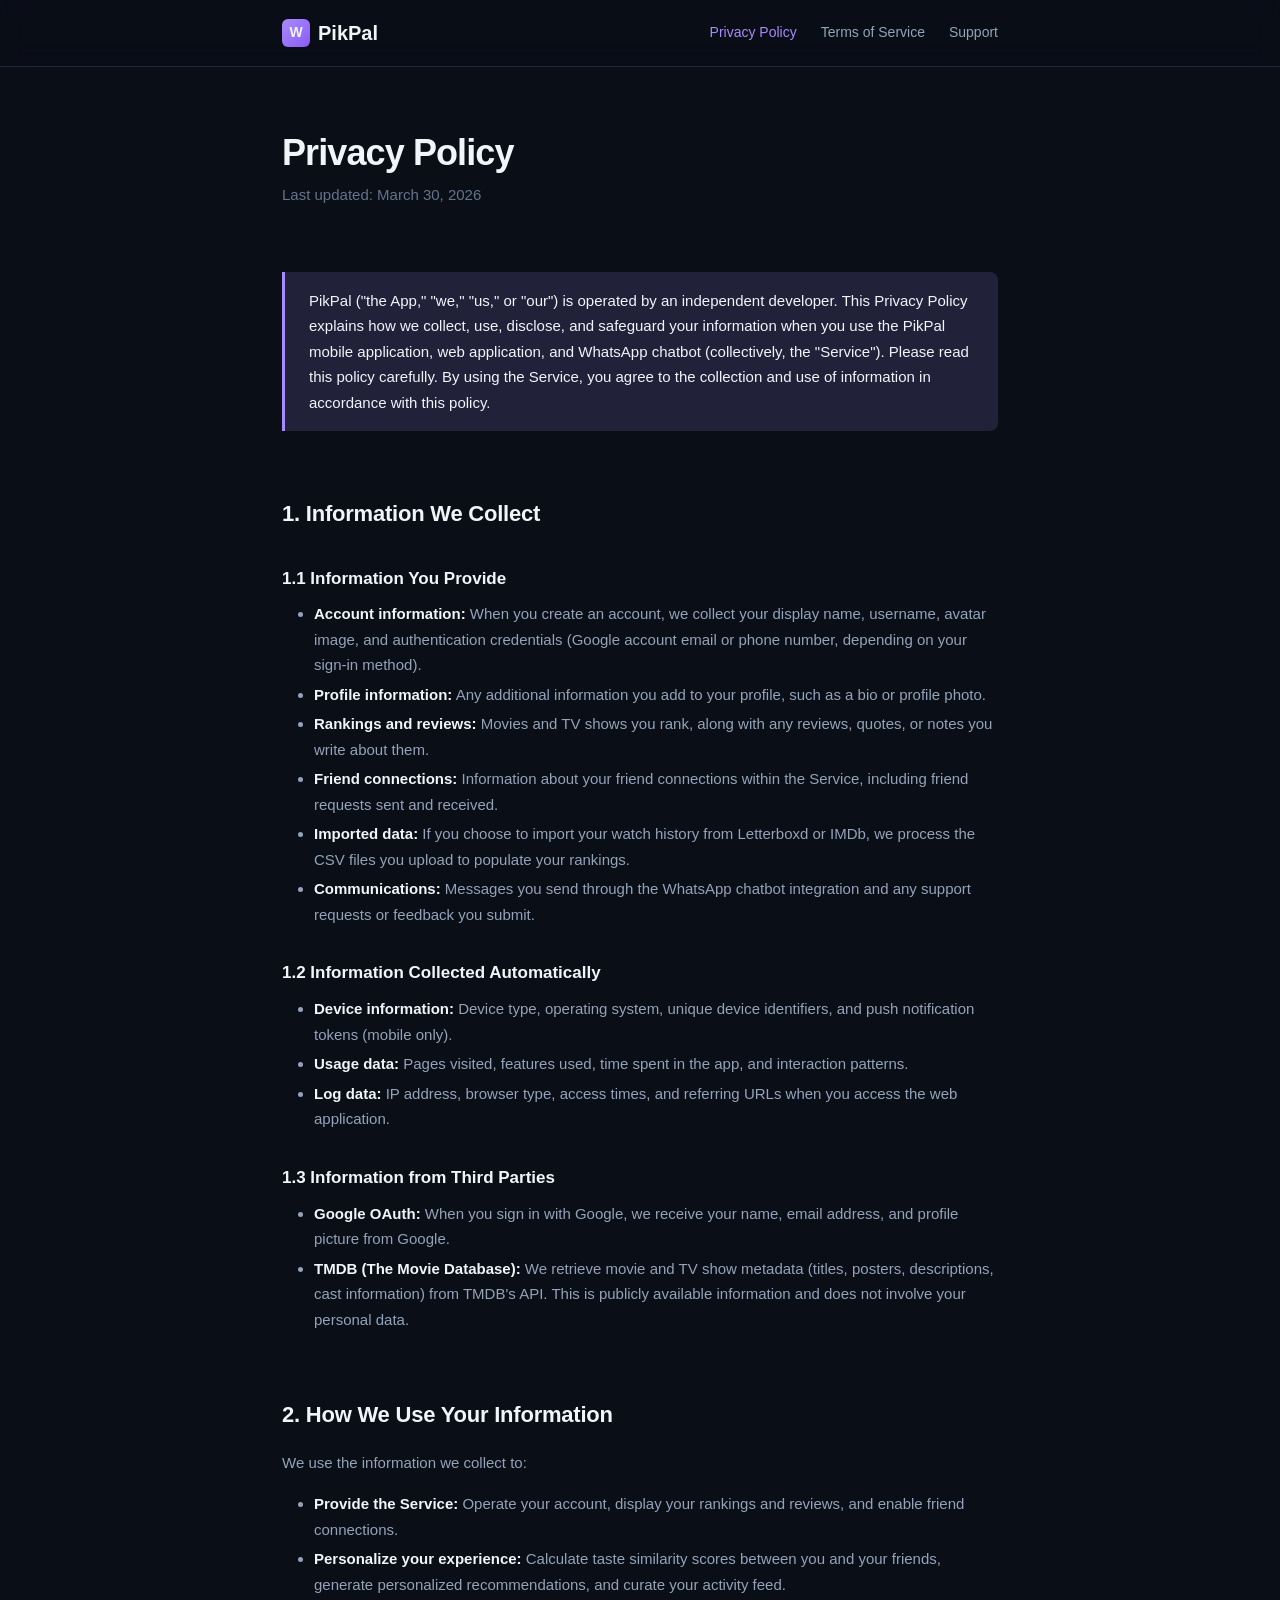
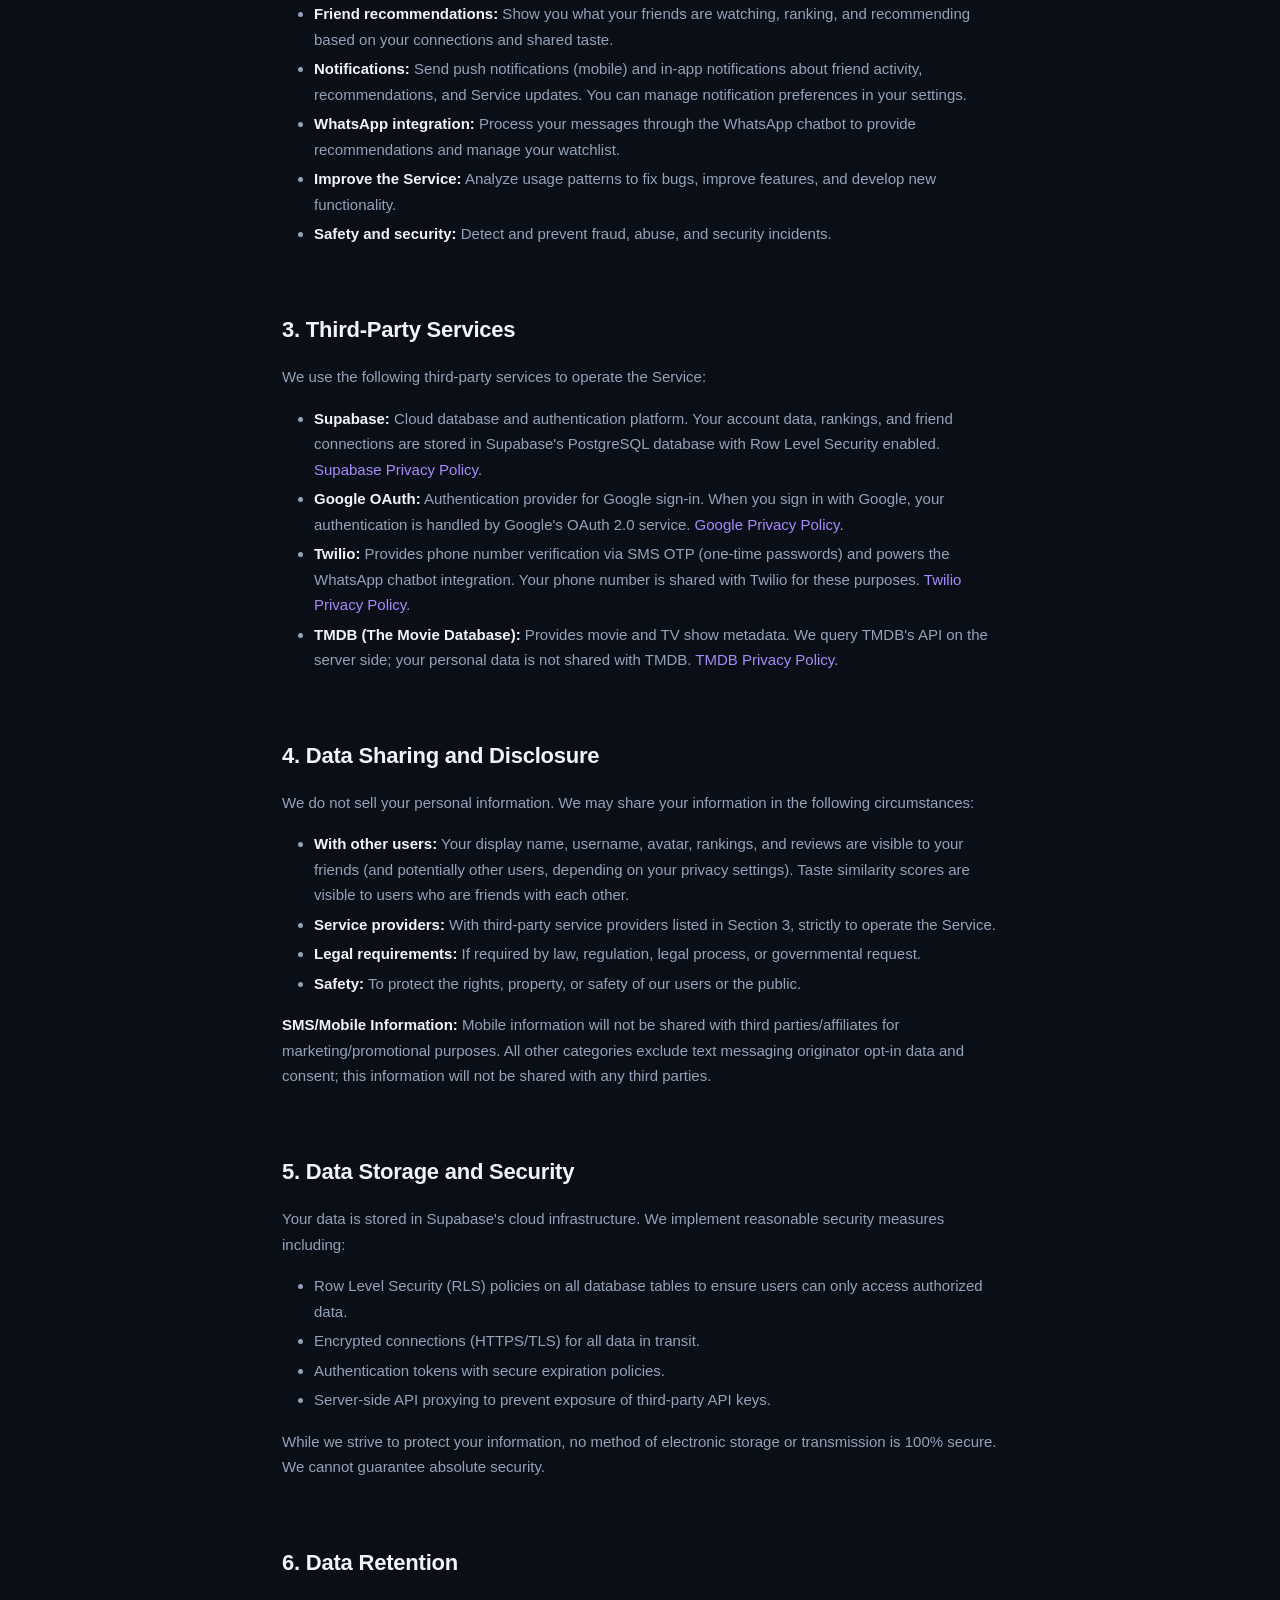
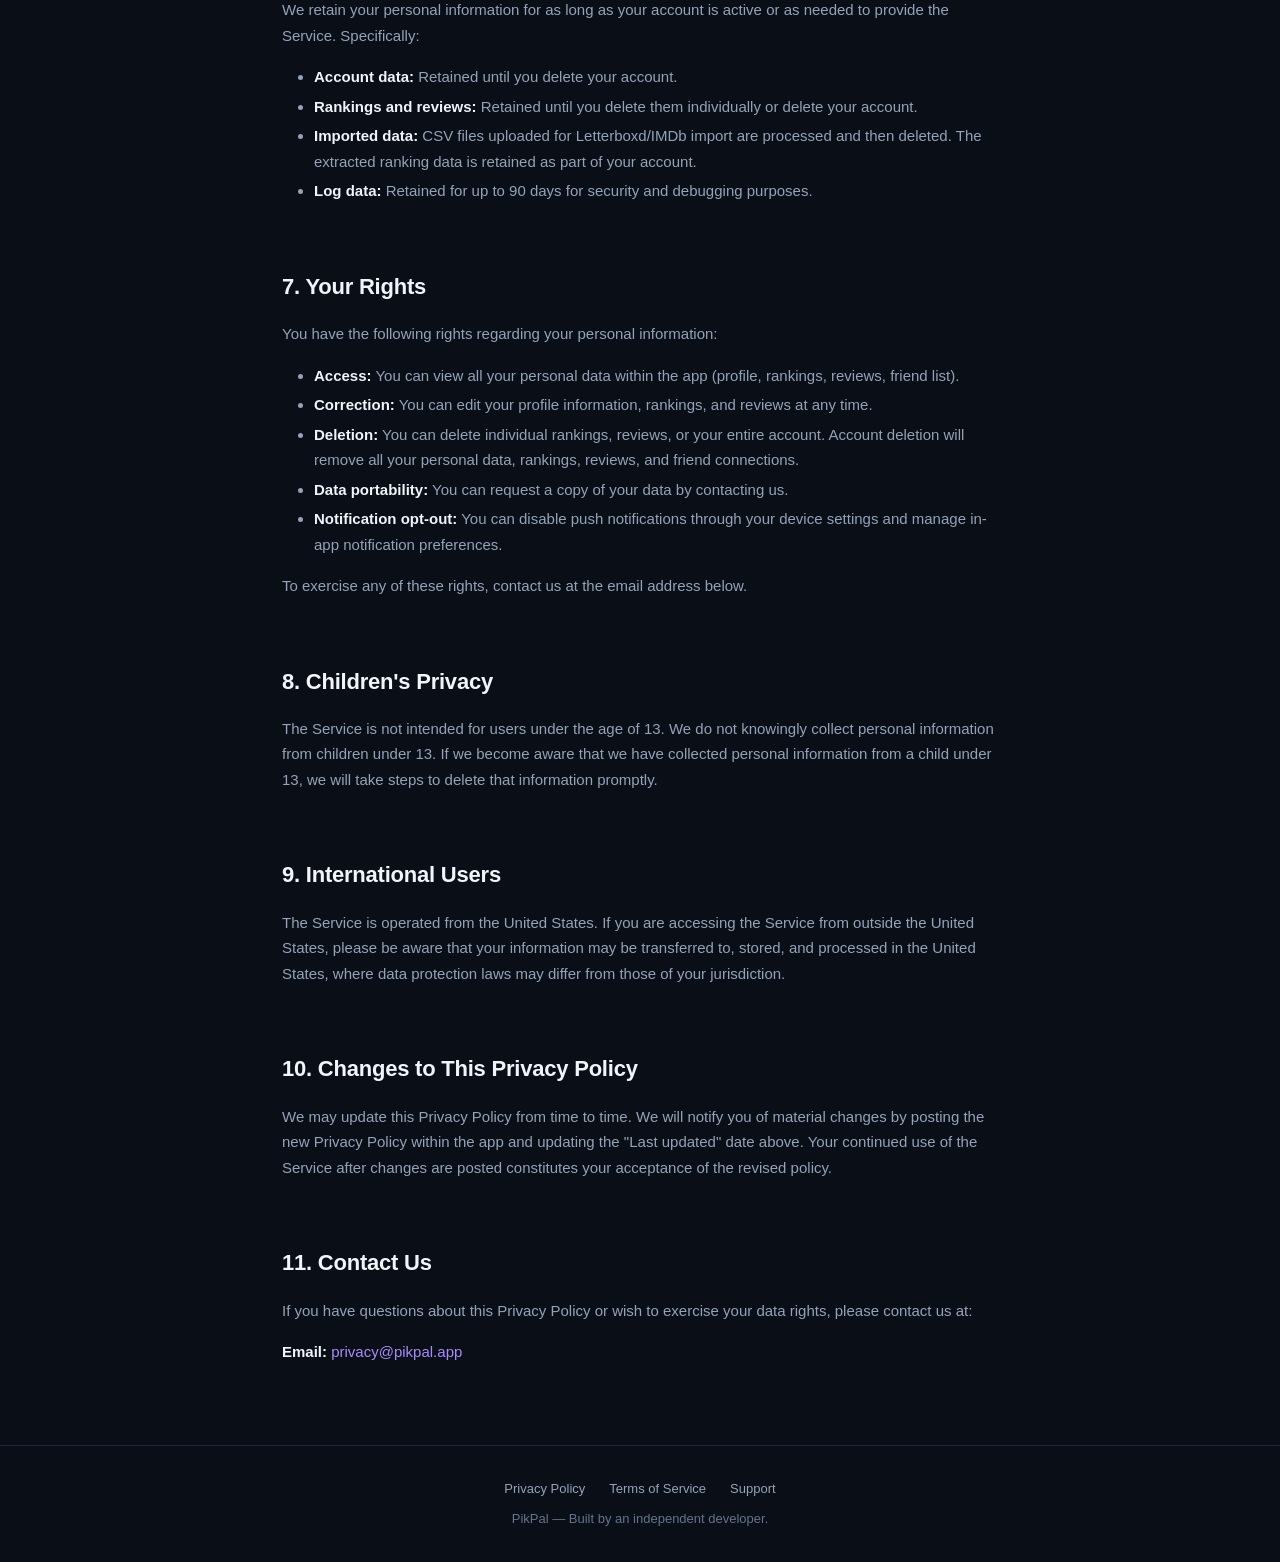
==== commit 53ba31c6: "feat: add Support page and cross-link it across legal pages New support.html (Midnight Cinema theme)" ====
--- a/privacy-policy.html
+++ b/privacy-policy.html
@@ -18,6 +18,7 @@
       <nav class="header-nav" aria-label="Legal pages">
         <a href="privacy-policy.html" class="active" aria-current="page">Privacy Policy</a>
         <a href="terms-of-service.html">Terms of Service</a>
+        <a href="support.html">Support</a>
       </nav>
     </div>
   </header>
@@ -139,6 +140,7 @@
       <nav class="footer-links" aria-label="Footer navigation">
         <a href="privacy-policy.html" aria-current="page">Privacy Policy</a>
         <a href="terms-of-service.html">Terms of Service</a>
+        <a href="support.html">Support</a>
       </nav>
       <p>PikPal &mdash; Built by an independent developer.</p>
     </div>
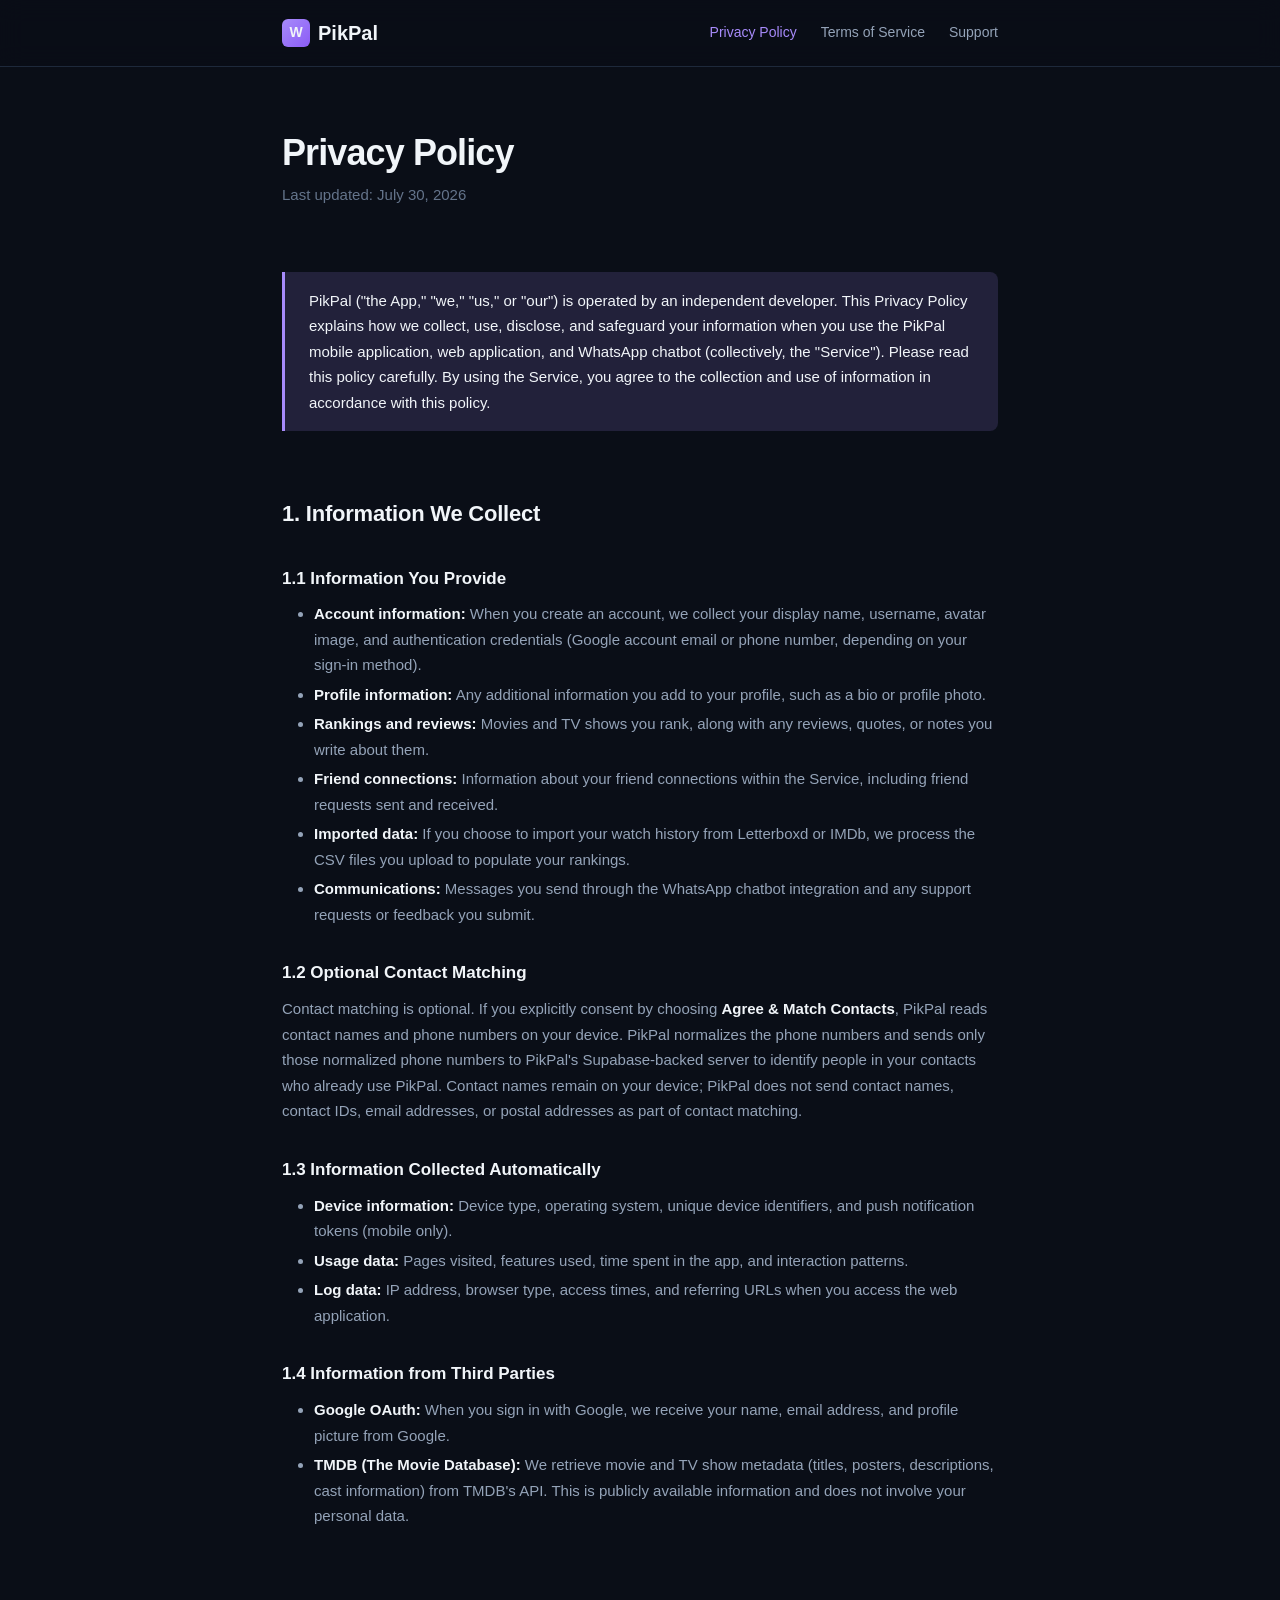
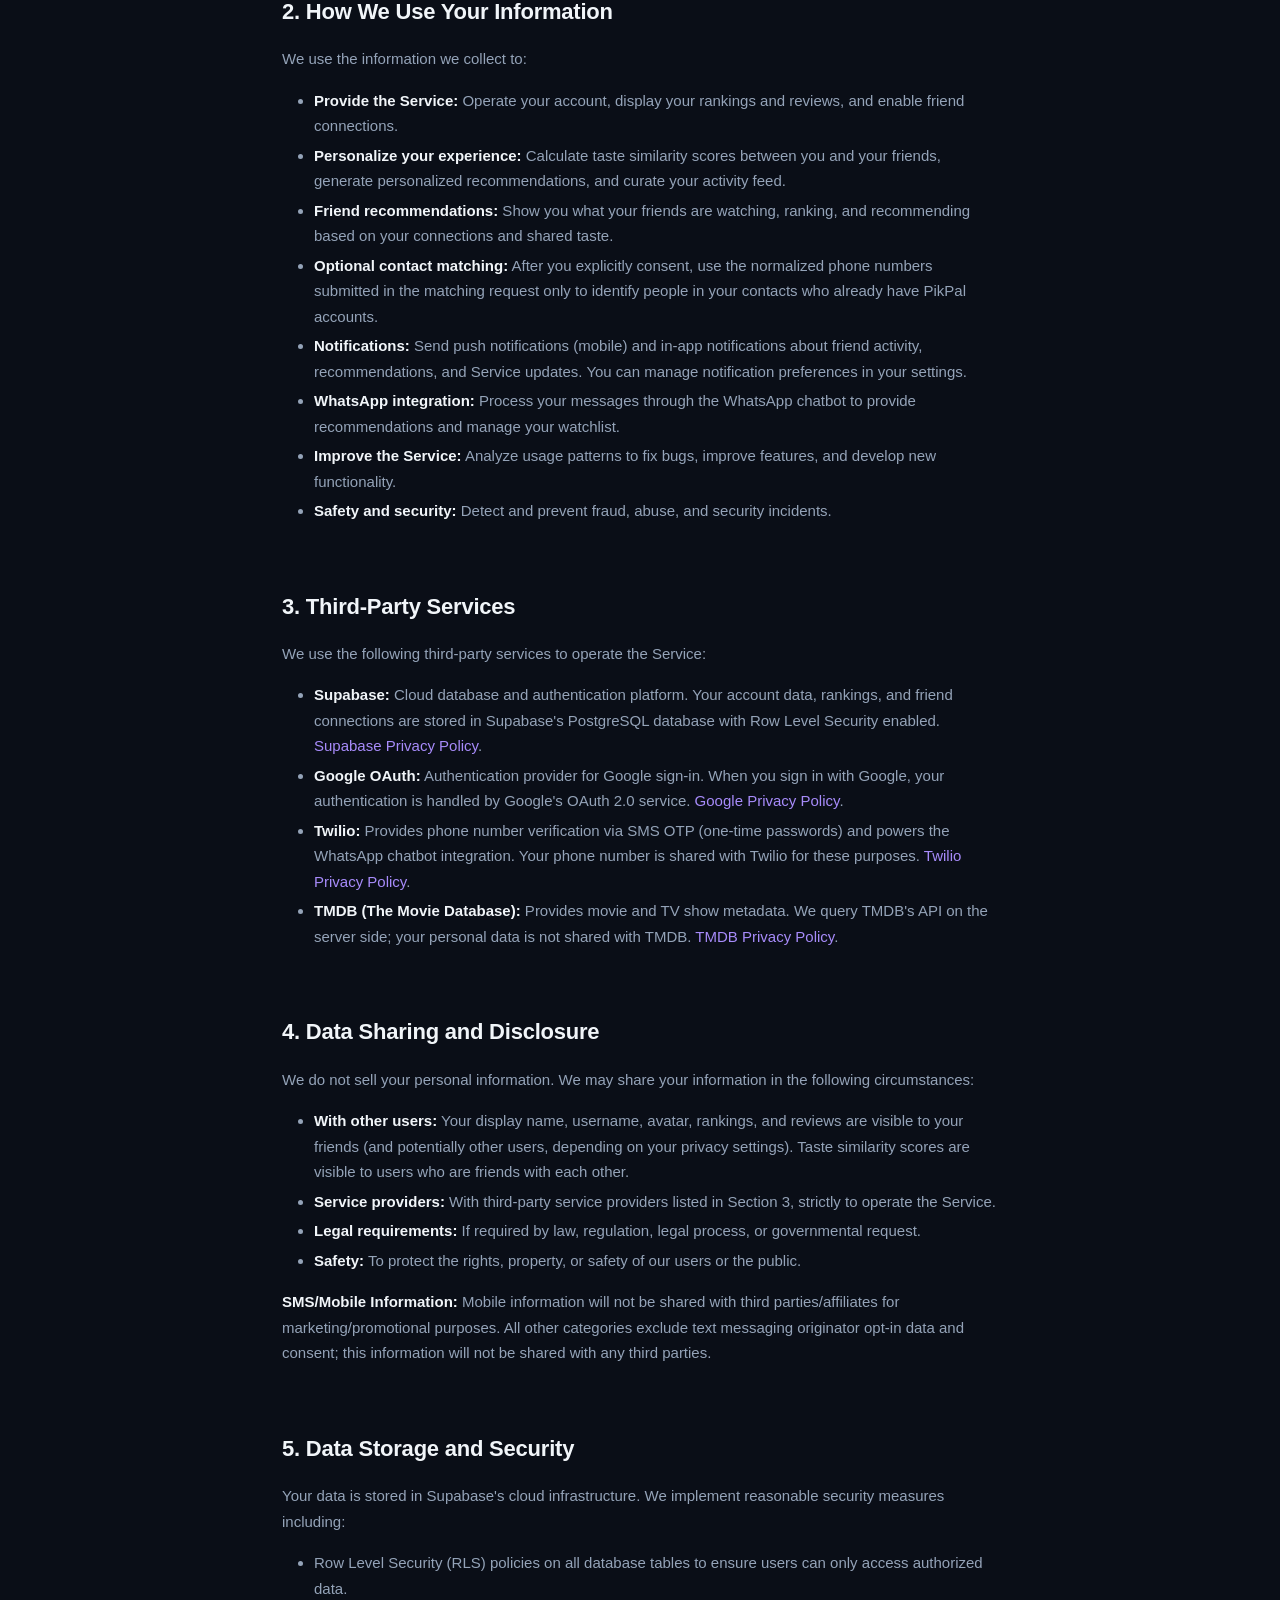
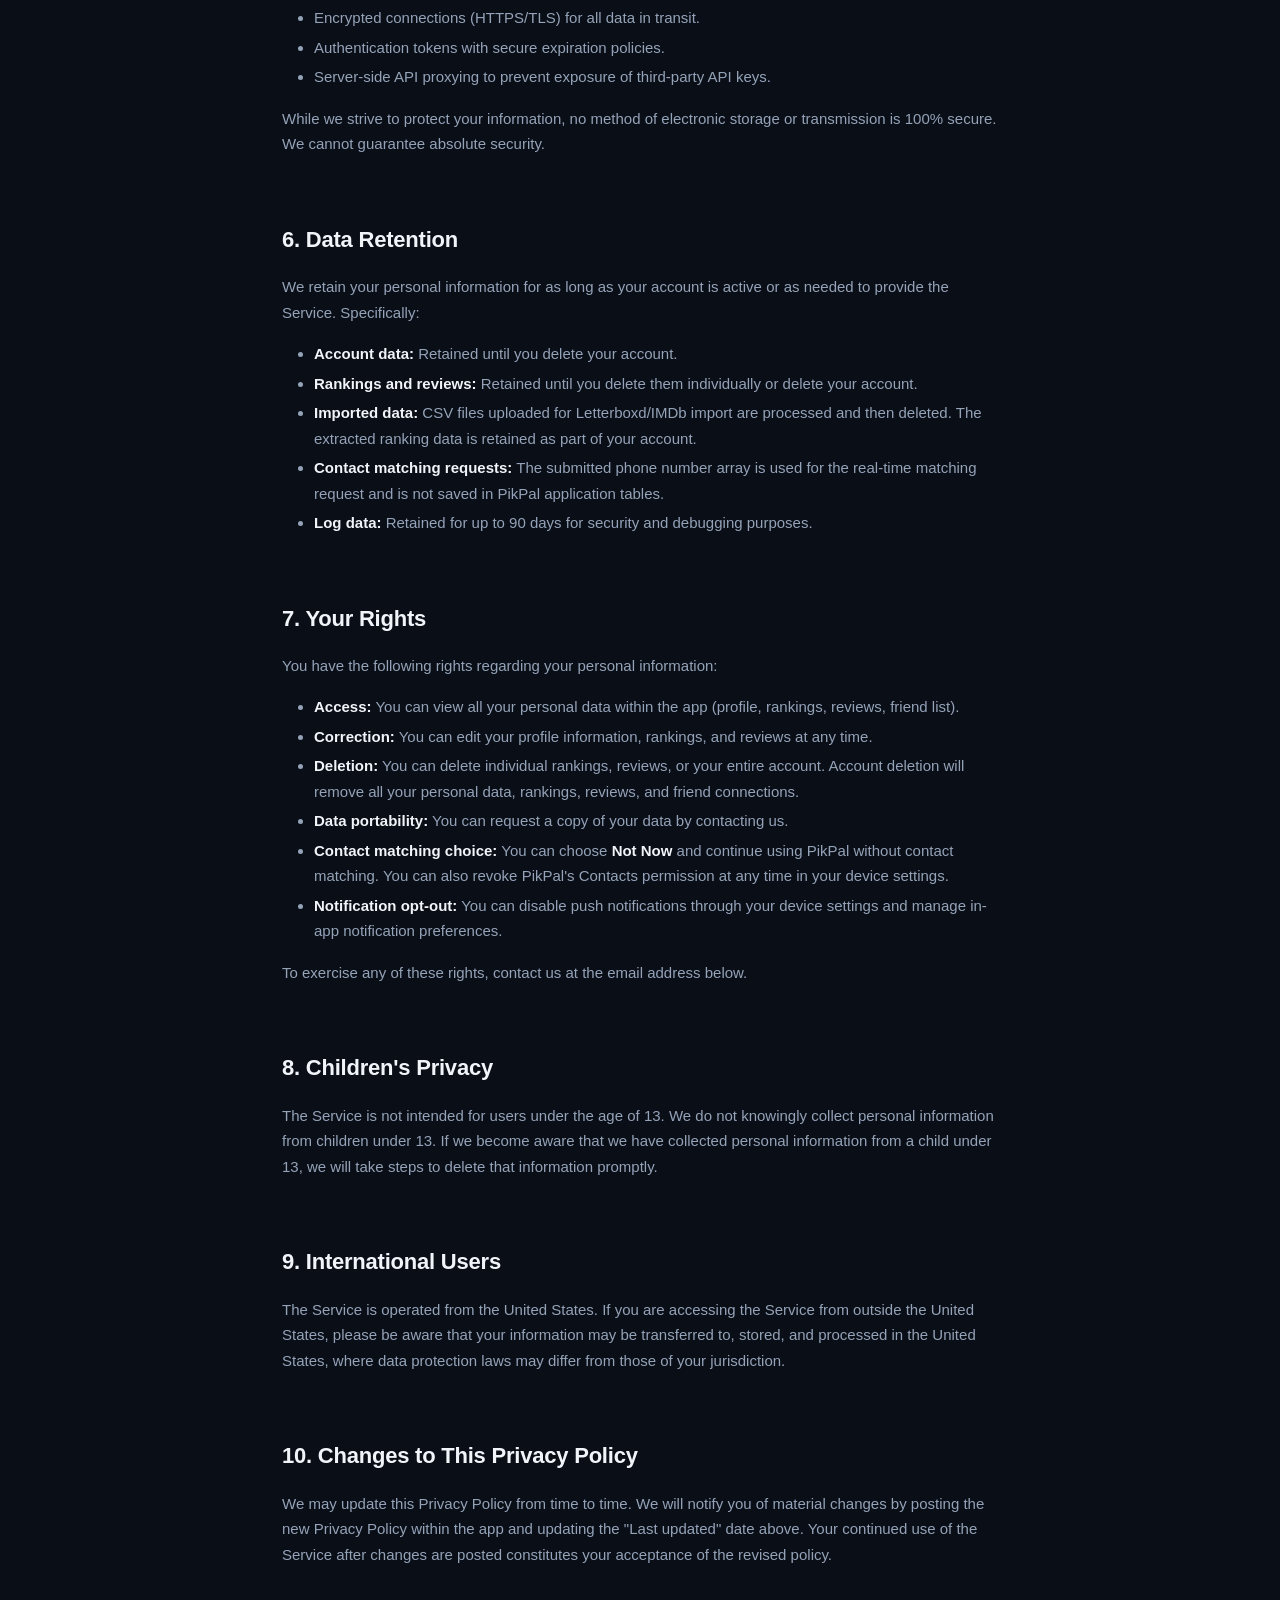
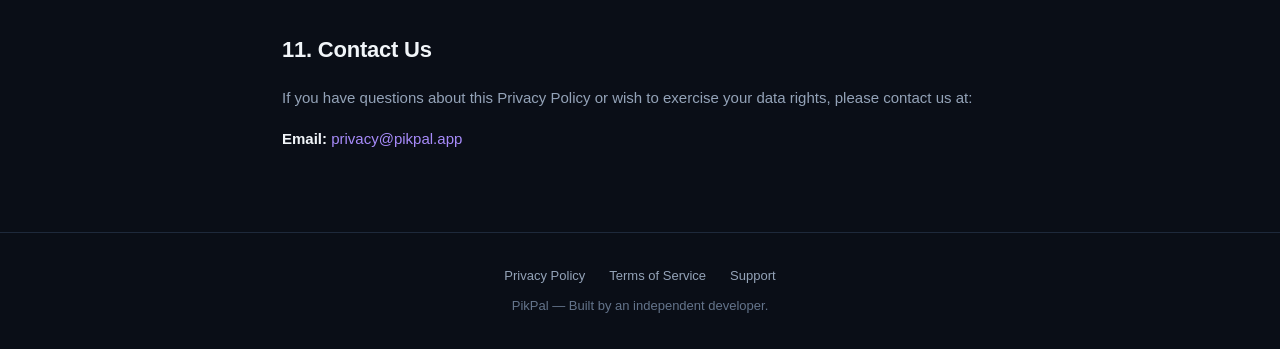
==== commit 00586aee: "Clarify optional contact matching privacy" ====
--- a/privacy-policy.html
+++ b/privacy-policy.html
@@ -25,7 +25,7 @@
 
   <main class="content">
     <h1 class="page-title">Privacy Policy</h1>
-    <p class="page-subtitle">Last updated: March 30, 2026</p>
+    <p class="page-subtitle">Last updated: July 30, 2026</p>
 
     <article class="legal-content">
 
@@ -45,14 +45,17 @@
         <li><strong>Communications:</strong> Messages you send through the WhatsApp chatbot integration and any support requests or feedback you submit.</li>
       </ul>
 
-      <h3>1.2 Information Collected Automatically</h3>
+      <h3>1.2 Optional Contact Matching</h3>
+      <p>Contact matching is optional. If you explicitly consent by choosing <strong>Agree &amp; Match Contacts</strong>, PikPal reads contact names and phone numbers on your device. PikPal normalizes the phone numbers and sends only those normalized phone numbers to PikPal's Supabase-backed server to identify people in your contacts who already use PikPal. Contact names remain on your device; PikPal does not send contact names, contact IDs, email addresses, or postal addresses as part of contact matching.</p>
+
+      <h3>1.3 Information Collected Automatically</h3>
       <ul>
         <li><strong>Device information:</strong> Device type, operating system, unique device identifiers, and push notification tokens (mobile only).</li>
         <li><strong>Usage data:</strong> Pages visited, features used, time spent in the app, and interaction patterns.</li>
         <li><strong>Log data:</strong> IP address, browser type, access times, and referring URLs when you access the web application.</li>
       </ul>
 
-      <h3>1.3 Information from Third Parties</h3>
+      <h3>1.4 Information from Third Parties</h3>
       <ul>
         <li><strong>Google OAuth:</strong> When you sign in with Google, we receive your name, email address, and profile picture from Google.</li>
         <li><strong>TMDB (The Movie Database):</strong> We retrieve movie and TV show metadata (titles, posters, descriptions, cast information) from TMDB's API. This is publicly available information and does not involve your personal data.</li>
@@ -64,6 +67,7 @@
         <li><strong>Provide the Service:</strong> Operate your account, display your rankings and reviews, and enable friend connections.</li>
         <li><strong>Personalize your experience:</strong> Calculate taste similarity scores between you and your friends, generate personalized recommendations, and curate your activity feed.</li>
         <li><strong>Friend recommendations:</strong> Show you what your friends are watching, ranking, and recommending based on your connections and shared taste.</li>
+        <li><strong>Optional contact matching:</strong> After you explicitly consent, use the normalized phone numbers submitted in the matching request only to identify people in your contacts who already have PikPal accounts.</li>
         <li><strong>Notifications:</strong> Send push notifications (mobile) and in-app notifications about friend activity, recommendations, and Service updates. You can manage notification preferences in your settings.</li>
         <li><strong>WhatsApp integration:</strong> Process your messages through the WhatsApp chatbot to provide recommendations and manage your watchlist.</li>
         <li><strong>Improve the Service:</strong> Analyze usage patterns to fix bugs, improve features, and develop new functionality.</li>
@@ -105,6 +109,7 @@
         <li><strong>Account data:</strong> Retained until you delete your account.</li>
         <li><strong>Rankings and reviews:</strong> Retained until you delete them individually or delete your account.</li>
         <li><strong>Imported data:</strong> CSV files uploaded for Letterboxd/IMDb import are processed and then deleted. The extracted ranking data is retained as part of your account.</li>
+        <li><strong>Contact matching requests:</strong> The submitted phone number array is used for the real-time matching request and is not saved in PikPal application tables.</li>
         <li><strong>Log data:</strong> Retained for up to 90 days for security and debugging purposes.</li>
       </ul>
 
@@ -115,6 +120,7 @@
         <li><strong>Correction:</strong> You can edit your profile information, rankings, and reviews at any time.</li>
         <li><strong>Deletion:</strong> You can delete individual rankings, reviews, or your entire account. Account deletion will remove all your personal data, rankings, reviews, and friend connections.</li>
         <li><strong>Data portability:</strong> You can request a copy of your data by contacting us.</li>
+        <li><strong>Contact matching choice:</strong> You can choose <strong>Not Now</strong> and continue using PikPal without contact matching. You can also revoke PikPal's Contacts permission at any time in your device settings.</li>
         <li><strong>Notification opt-out:</strong> You can disable push notifications through your device settings and manage in-app notification preferences.</li>
       </ul>
       <p>To exercise any of these rights, contact us at the email address below.</p>
